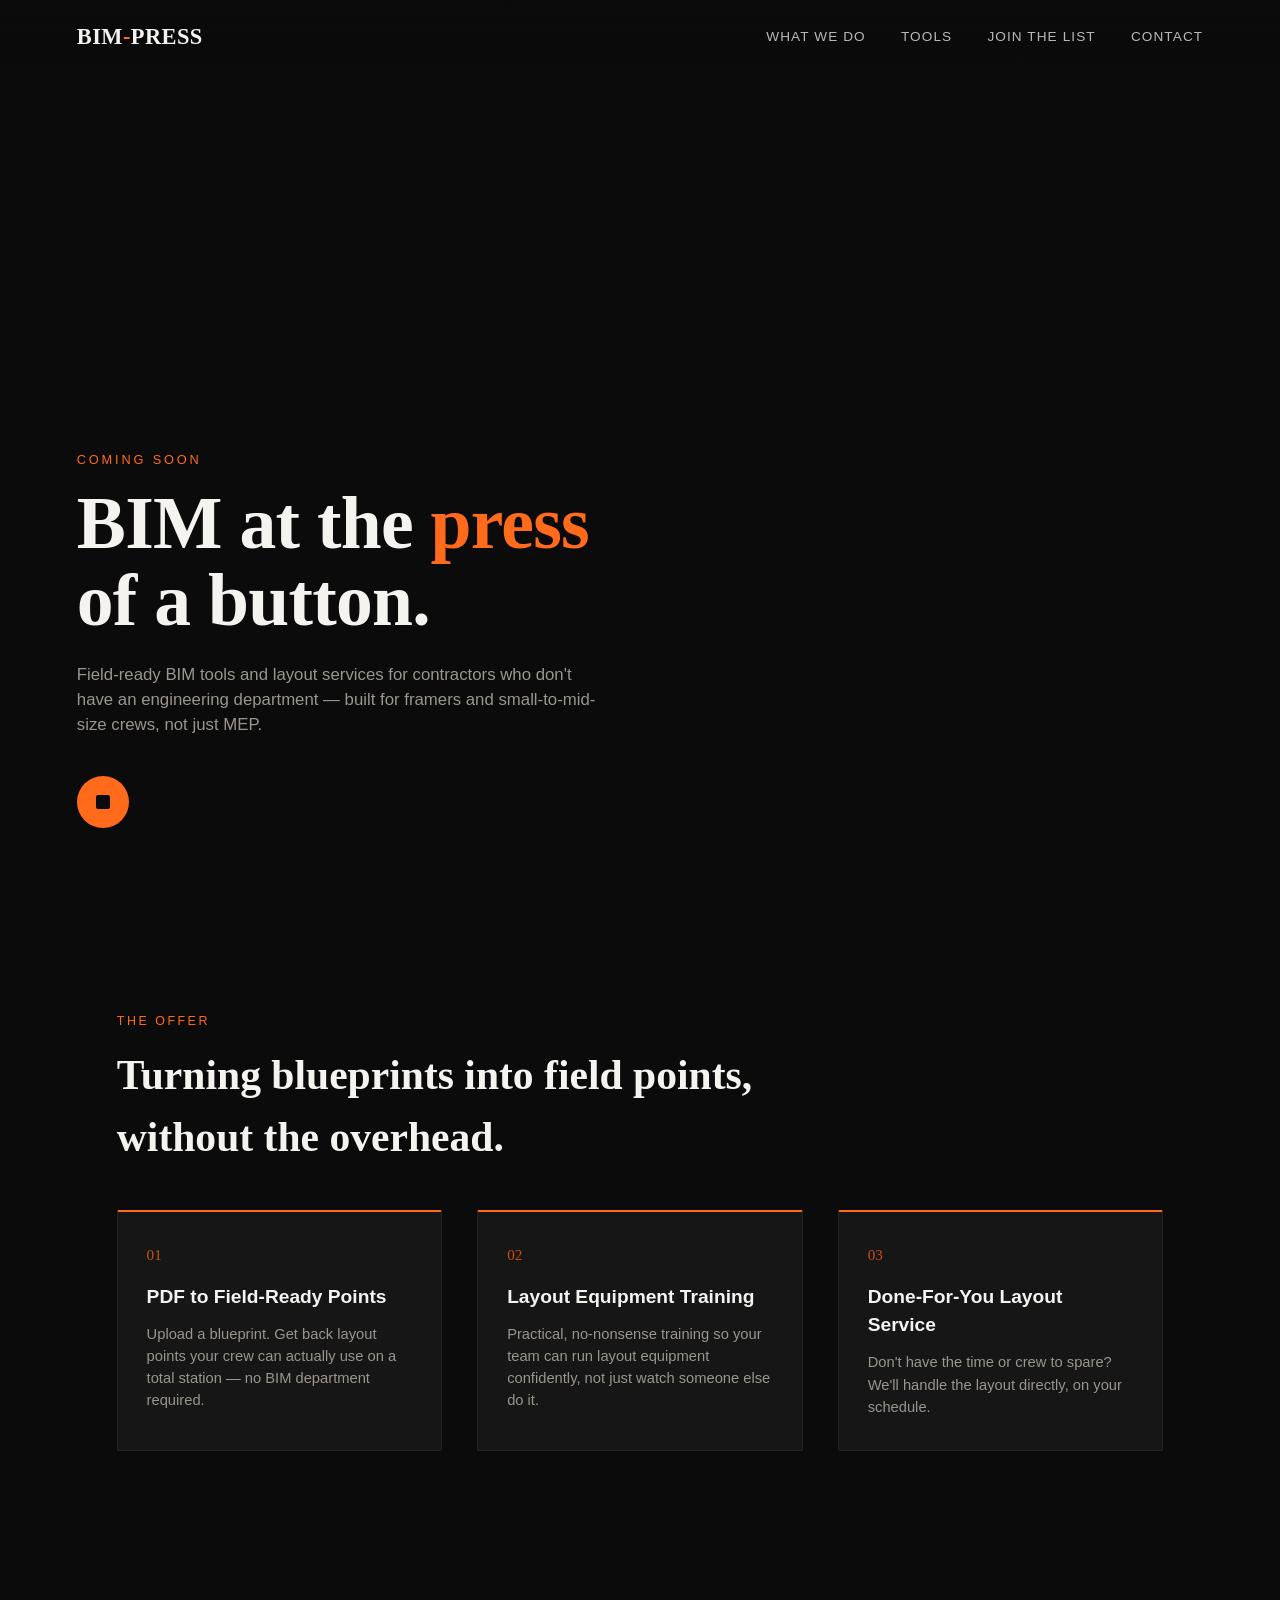
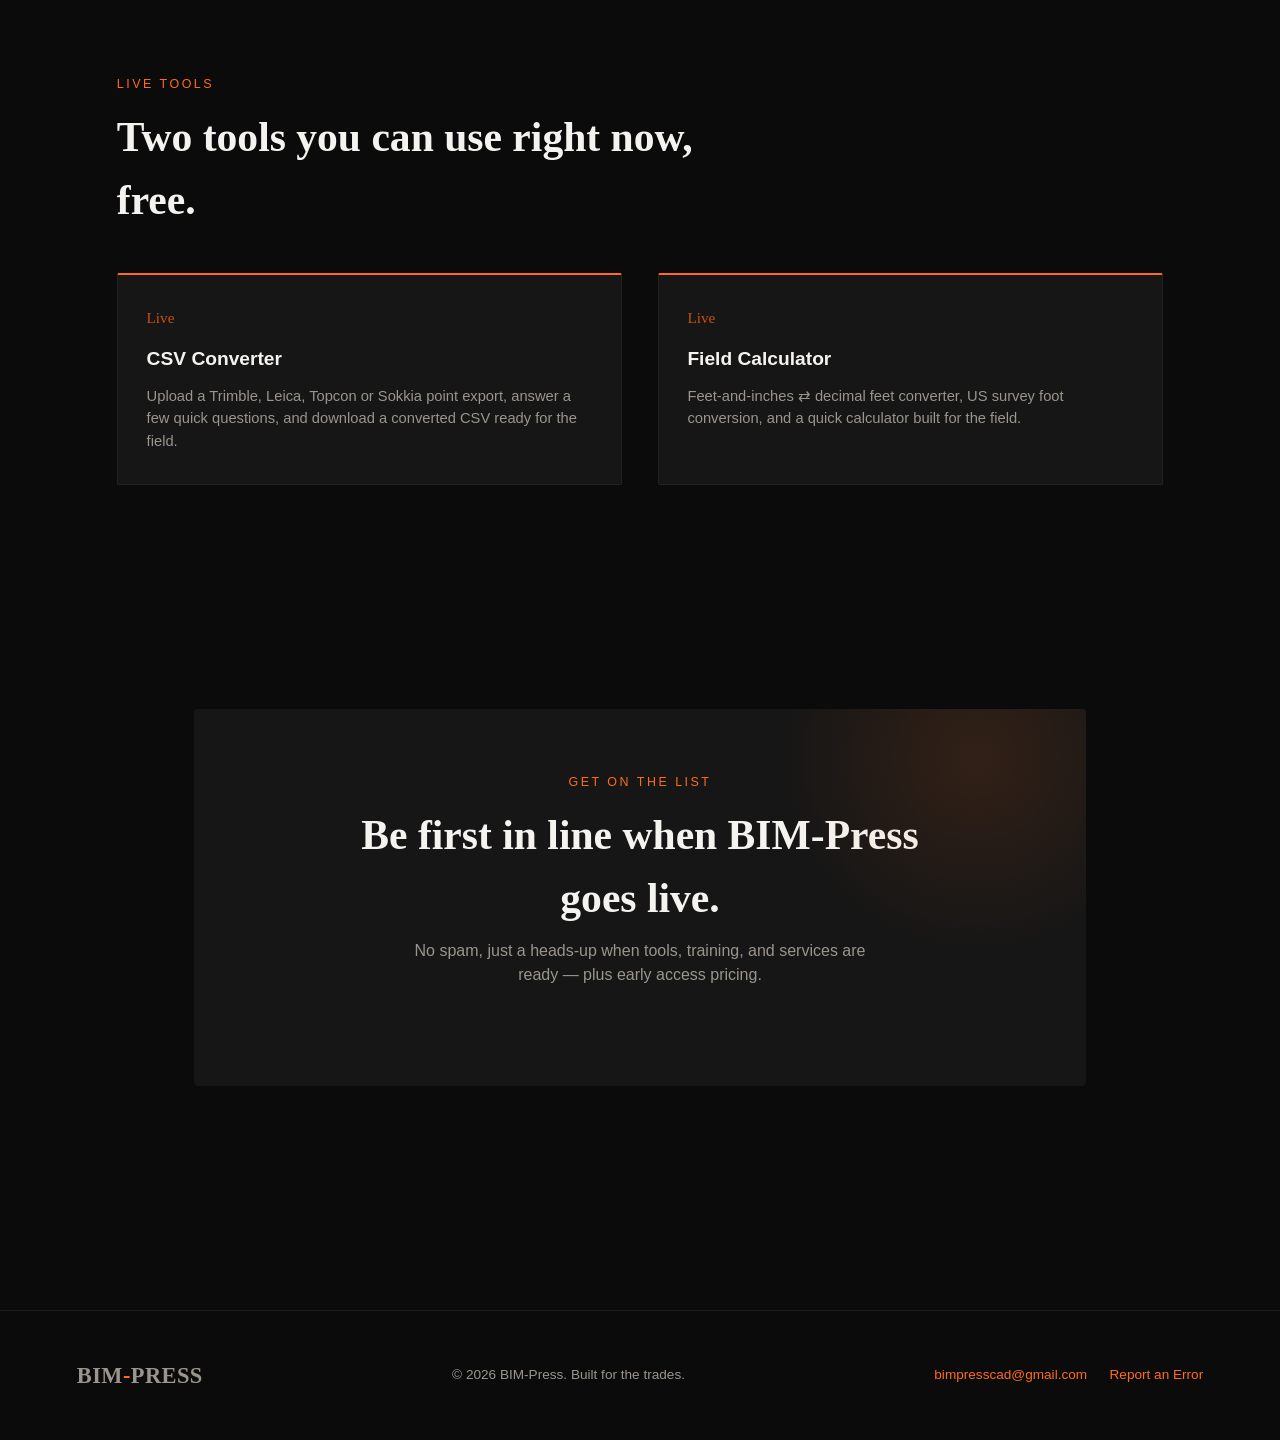
==== WEBSITE/index.html @ 90f1dec3 "Add files via upload" ====
<!DOCTYPE html>
<html lang="en">
<head>
<meta charset="UTF-8">
<meta name="viewport" content="width=device-width, initial-scale=1.0">
<title>BIM-Press | BIM at the Press of a Button</title>
<style>
  :root{
    --black:#0b0b0c;
    --charcoal:#161616;
    --orange:#ff6b1a;
    --orange-dim:#c9500f;
    --white:#f5f3ef;
    --gray:#9a958d;
  }
  *{box-sizing:border-box; margin:0; padding:0;}
  html{scroll-behavior:smooth;}
  body{
    background:var(--black);
    color:var(--white);
    font-family:'Helvetica Neue', Arial, sans-serif;
    line-height:1.5;
    overflow-x:hidden;
  }
  a{color:inherit; text-decoration:none;}

  /* NAV */
  nav{
    position:fixed; top:0; left:0; right:0; z-index:50;
    display:flex; align-items:center; justify-content:space-between;
    padding:20px 6vw;
    background:linear-gradient(to bottom, rgba(11,11,12,0.9), transparent);
  }
  .logo-mark{
    font-family:'Georgia', serif; font-weight:700; font-size:1.4rem;
    letter-spacing:0.02em;
  }
  .logo-mark span{color:var(--orange);}
  nav ul{list-style:none; display:flex; gap:2.2rem; font-size:0.85rem; letter-spacing:0.08em; text-transform:uppercase;}
  nav ul li a{opacity:0.75; transition:opacity 0.2s;}
  nav ul li a:hover{opacity:1; color:var(--orange);}

  /* HERO / VIDEO */
  .hero{
    position:relative;
    height:100vh;
    min-height:600px;
    display:flex;
    align-items:flex-end;
    overflow:hidden;
  }
  .hero video{
    position:absolute; top:0; left:0;
    width:100%; height:100%;
    object-fit:cover;
    filter:brightness(0.75);
  }
  .hero::after{
    content:'';
    position:absolute; inset:0;
    background:linear-gradient(to top, rgba(11,11,12,1) 0%, rgba(11,11,12,0.2) 45%, rgba(11,11,12,0.55) 100%);
  }
  .hero-content{
    position:relative; z-index:2;
    padding:0 6vw 8vh;
    max-width:820px;
  }
  .eyebrow{
    color:var(--orange);
    font-size:0.8rem;
    letter-spacing:0.22em;
    text-transform:uppercase;
    margin-bottom:1rem;
    display:block;
  }
  h1{
    font-family:'Georgia', serif;
    font-weight:700;
    font-size:clamp(2.4rem, 6vw, 4.6rem);
    line-height:1.05;
    letter-spacing:-0.01em;
  }
  h1 em{
    font-style:normal;
    color:var(--orange);
  }
  .hero-sub{
    margin-top:1.4rem;
    font-size:1.05rem;
    color:var(--gray);
    max-width:520px;
  }

  /* SIGNAL BAR - the "press of a button" motif */
  .signal{
    display:flex;
    align-items:center;
    gap:0;
    margin-top:2.4rem;
    max-width:420px;
    cursor:pointer;
    background:none;
    border:none;
    padding:0;
    font:inherit;
    color:inherit;
    text-align:left;
  }
  .signal-btn{
    width:52px; height:52px;
    border-radius:50%;
    background:var(--orange);
    display:flex; align-items:center; justify-content:center;
    flex-shrink:0;
    box-shadow:0 0 0 0 rgba(255,107,26,0.5);
    animation:pulse 2.4s infinite;
  }
  .signal-btn::before{
    content:'';
    width:14px; height:14px;
    background:var(--black);
    border-radius:2px;
  }
  @keyframes pulse{
    0%{box-shadow:0 0 0 0 rgba(255,107,26,0.45);}
    70%{box-shadow:0 0 0 16px rgba(255,107,26,0);}
    100%{box-shadow:0 0 0 0 rgba(255,107,26,0);}
  }
  .signal-line{
    flex:1;
    height:1px;
    background:linear-gradient(to right, var(--orange), transparent);
    margin-left:14px;
  }

  /* SECTIONS */
  section{
    padding:7rem 6vw;
    max-width:1200px;
    margin:0 auto;
  }
  .section-label{
    color:var(--orange);
    font-size:0.78rem;
    letter-spacing:0.2em;
    text-transform:uppercase;
    margin-bottom:0.8rem;
    display:block;
  }
  h2{
    font-family:'Georgia', serif;
    font-size:clamp(1.8rem, 3.4vw, 2.6rem);
    font-weight:700;
    max-width:640px;
    margin-bottom:2.6rem;
  }

  .offer-grid{
    display:grid;
    grid-template-columns:repeat(auto-fit, minmax(240px, 1fr));
    gap:2.2rem;
  }
  .offer-card{
    background:var(--charcoal);
    border:1px solid rgba(255,255,255,0.06);
    border-top:2px solid var(--orange);
    padding:2rem 1.8rem;
    border-radius:2px;
    display:block;
  }
  .offer-card .num{
    color:var(--orange-dim);
    font-family:'Georgia', serif;
    font-size:0.95rem;
    margin-bottom:1rem;
    display:block;
  }
  .offer-card h3{
    font-size:1.2rem;
    margin-bottom:0.7rem;
    font-weight:600;
  }
  .offer-card p{
    color:var(--gray);
    font-size:0.92rem;
  }

  /* EMAIL CAPTURE */
  .capture{
    background:var(--charcoal);
    border-radius:4px;
    padding:4rem 6vw;
    margin:0 6vw 7rem;
    text-align:center;
    position:relative;
    overflow:hidden;
  }
  .capture::before{
    content:'';
    position:absolute; top:-40%; right:-10%;
    width:400px; height:400px;
    background:radial-gradient(circle, rgba(255,107,26,0.12), transparent 70%);
  }
  .capture h2{
    margin:0 auto 0.6rem;
    max-width:600px;
  }
  .capture p{
    color:var(--gray);
    max-width:480px;
    margin:0 auto 2.2rem;
  }

  /* MailerLite embed target */
  #mlb2-signup{
    max-width:480px;
    margin:0 auto;
  }
  .capture-fallback-form{
    display:flex;
    gap:0.6rem;
    max-width:440px;
    margin:0 auto;
    flex-wrap:wrap;
    justify-content:center;
  }
  .capture-fallback-form input[type="email"]{
    flex:1;
    min-width:220px;
    padding:0.9rem 1.1rem;
    background:var(--black);
    border:1px solid rgba(255,255,255,0.15);
    color:var(--white);
    border-radius:2px;
    font-size:0.95rem;
  }
  .capture-fallback-form button{
    padding:0.9rem 1.6rem;
    background:var(--orange);
    color:var(--black);
    border:none;
    font-weight:700;
    letter-spacing:0.04em;
    text-transform:uppercase;
    font-size:0.85rem;
    border-radius:2px;
    cursor:pointer;
    transition:background 0.2s;
  }
  .capture-fallback-form button:hover{background:#ff8a4d;}
  .form-note{
    margin-top:1rem;
    font-size:0.78rem;
    color:var(--gray);
    opacity:0.7;
  }

  footer{
    padding:3rem 6vw;
    display:flex;
    justify-content:space-between;
    align-items:center;
    border-top:1px solid rgba(255,255,255,0.07);
    flex-wrap:wrap;
    gap:1rem;
    color:var(--gray);
    font-size:0.85rem;
  }
  footer .contact-link{
    color:var(--orange);
  }
  footer .footer-links{
    display:flex;
    align-items:center;
    gap:1.4rem;
    flex-wrap:wrap;
  }

  @media (max-width:640px){
    nav ul{display:none;}
    section{padding:4.5rem 6vw;}
  }

  /* ---- Contact / error report modal (added — matches the site's own palette) ---- */
  .modal-overlay{
    display:none;position:fixed;inset:0;background:rgba(11,11,12,.75);z-index:100;
    align-items:center;justify-content:center;padding:20px;
  }
  .modal-overlay.open{display:flex;}
  .modal{
    background:var(--charcoal);border:1px solid rgba(255,255,255,0.08);border-top:2px solid var(--orange);
    border-radius:4px;max-width:460px;width:100%;padding:2.2rem;
    box-shadow:0 30px 70px rgba(0,0,0,.55);max-height:90vh;overflow:auto;
  }
  .modal h3{font-family:'Georgia', serif;margin:0 0 8px;font-size:1.4rem;font-weight:700;}
  .modal p.modal-sub{margin:0 0 22px;color:var(--gray);font-size:13px;line-height:1.5;}
  .field{margin-bottom:16px;}
  .field label{display:block;font-size:0.78rem;letter-spacing:0.06em;text-transform:uppercase;font-weight:700;margin-bottom:7px;color:var(--gray);}
  .field input, .field select, .field textarea{
    width:100%;border:1px solid rgba(255,255,255,0.15);border-radius:2px;padding:0.8rem 0.9rem;font-size:13.5px;
    font-family:inherit;background:var(--black);color:var(--white);
  }
  .field input::placeholder, .field textarea::placeholder{color:#6b665f;}
  .field textarea{min-height:90px;resize:vertical;}
  .modal-actions{display:flex;justify-content:flex-end;gap:10px;margin-top:22px;}
  .field-error{color:var(--orange);font-size:11.5px;margin-top:5px;display:none;}
  .modal-note{background:rgba(255,107,26,0.08);border:1px solid rgba(255,107,26,0.3);color:var(--gray);border-radius:2px;padding:10px 12px;font-size:11.5px;line-height:1.5;margin-top:18px;}
  .modal-btn{
    padding:0.8rem 1.4rem;border:none;font-weight:700;letter-spacing:0.04em;text-transform:uppercase;
    font-size:0.8rem;border-radius:2px;cursor:pointer;transition:background 0.2s,color 0.2s,border-color 0.2s;
  }
  .modal-btn-primary{background:var(--orange);color:var(--black);}
  .modal-btn-primary:hover{background:#ff8a4d;}
  .modal-btn-outline{background:transparent;color:var(--white);border:1px solid rgba(255,255,255,0.25);}
  .modal-btn-outline:hover{border-color:var(--orange);color:var(--orange);}
</style>
<!-- MailerLite Universal -->
<script>
    (function(w,d,e,u,f,l,n){w[f]=w[f]||function(){(w[f].q=w[f].q||[])
    .push(arguments);},l=d.createElement(e),l.async=1,l.src=u,
    n=d.getElementsByTagName(e)[0],n.parentNode.insertBefore(l,n);})
    (window,document,'script','https://assets.mailerlite.com/js/universal.js','ml');
    ml('account', '2581732');
</script>
<!-- End MailerLite Universal -->
</head>
<body>

<nav>
  <div class="logo-mark">BIM<span>-</span>PRESS</div>
  <ul>
    <li><a href="#offer">What We Do</a></li>
    <li><a href="#tools">Tools</a></li>
    <li><a href="#signup">Join the List</a></li>
    <li><a href="#contact">Contact</a></li>
  </ul>
</nav>

<div class="hero">
  <video autoplay muted loop playsinline poster="">
    <source src="videos/bim_press_intro.mp4" type="video/mp4">
  </video>
  <div class="hero-content">
    <span class="eyebrow">Coming Soon</span>
    <h1>BIM at the <em>press</em><br>of a button.</h1>
    <p class="hero-sub">Field-ready BIM tools and layout services for contractors who don't have an engineering department — built for framers and small-to-mid-size crews, not just MEP.</p>
    <button class="signal" id="scrollToTools" type="button" aria-label="See the live tools">
      <div class="signal-btn"></div>
      <div class="signal-line"></div>
    </button>
  </div>
</div>

<section id="offer">
  <span class="section-label">The Offer</span>
  <h2>Turning blueprints into field points, without the overhead.</h2>
  <div class="offer-grid">
    <div class="offer-card">
      <span class="num">01</span>
      <h3>PDF to Field-Ready Points</h3>
      <p>Upload a blueprint. Get back layout points your crew can actually use on a total station — no BIM department required.</p>
    </div>
    <div class="offer-card">
      <span class="num">02</span>
      <h3>Layout Equipment Training</h3>
      <p>Practical, no-nonsense training so your team can run layout equipment confidently, not just watch someone else do it.</p>
    </div>
    <div class="offer-card">
      <span class="num">03</span>
      <h3>Done-For-You Layout Service</h3>
      <p>Don't have the time or crew to spare? We'll handle the layout directly, on your schedule.</p>
    </div>
  </div>
</section>

<section id="tools">
  <span class="section-label">Live Tools</span>
  <h2>Two tools you can use right now, free.</h2>
  <div class="offer-grid">
    <a class="offer-card" href="csv-converter.html" target="_blank" rel="noopener">
      <span class="num">Live</span>
      <h3>CSV Converter</h3>
      <p>Upload a Trimble, Leica, Topcon or Sokkia point export, answer a few quick questions, and download a converted CSV ready for the field.</p>
    </a>
    <a class="offer-card" href="calculator.html" target="_blank" rel="noopener">
      <span class="num">Live</span>
      <h3>Field Calculator</h3>
      <p>Feet-and-inches ⇄ decimal feet converter, US survey foot conversion, and a quick calculator built for the field.</p>
    </a>
  </div>
</section>

<section id="signup">
  <div class="capture">
    <span class="section-label">Get On The List</span>
    <h2>Be first in line when BIM-Press goes live.</h2>
    <p>No spam, just a heads-up when tools, training, and services are ready — plus early access pricing.</p>

    <!-- MailerLite embedded form -->
    <div id="mlb2-signup">
      <div class="ml-embedded" data-form="4AhCMH"></div>
    </div>
  </div>
</section>

<footer id="contact">
  <div class="logo-mark">BIM<span>-</span>PRESS</div>
  <div>© 2026 BIM-Press. Built for the trades.</div>
  <div class="footer-links">
    <a class="contact-link" id="contactLink" href="mailto:bimpresscad@gmail.com">bimpresscad@gmail.com</a>
    <a class="contact-link" id="errorLink" href="mailto:bimpresscad@gmail.com?subject=Error%20report%20%E2%80%94%20bim-press.com">Report an Error</a>
  </div>
</footer>

<!-- Contact modal (added — styled to match the page above, doesn't touch anything else) -->
<div class="modal-overlay" id="contactOverlay">
  <div class="modal">
    <h3>Contact us</h3>
    <p class="modal-sub">This opens your email app with the message pre-filled, addressed to bimpresscad@gmail.com.</p>
    <div class="field">
      <label for="contactName">Name</label>
      <input type="text" id="contactName" placeholder="Your name">
    </div>
    <div class="field">
      <label for="contactEmail">Your email</label>
      <input type="email" id="contactEmail" placeholder="you@example.com">
      <div class="field-error" id="contactEmailError">Enter a valid email so we can reply.</div>
    </div>
    <div class="field">
      <label for="contactMessage">Message</label>
      <textarea id="contactMessage" placeholder="What can we help with?"></textarea>
      <div class="field-error" id="contactMessageError">Please enter a message.</div>
    </div>
    <div class="modal-actions">
      <button class="modal-btn modal-btn-outline" id="contactCancel">Cancel</button>
      <button class="modal-btn modal-btn-primary" id="contactSend">Open email app →</button>
    </div>
  </div>
</div>

<!-- Error report modal (added) -->
<div class="modal-overlay" id="errorOverlay">
  <div class="modal">
    <h3>Report an error</h3>
    <p class="modal-sub">This opens your email app with the report pre-filled, addressed to bimpresscad@gmail.com.</p>
    <div class="field">
      <label for="errorTool">Which tool?</label>
      <select id="errorTool">
        <option value="CSV Converter">CSV Converter</option>
        <option value="Field Calculator">Field Calculator</option>
        <option value="Website / Other">Website / Other</option>
      </select>
    </div>
    <div class="field">
      <label for="errorWhat">What happened?</label>
      <textarea id="errorWhat" placeholder="Describe the error or unexpected behavior"></textarea>
      <div class="field-error" id="errorWhatError">Please describe what happened.</div>
    </div>
    <div class="field">
      <label for="errorSteps">Steps to reproduce (optional)</label>
      <textarea id="errorSteps" placeholder="1. Uploaded a CSV&#10;2. Clicked Next&#10;3. ..."></textarea>
    </div>
    <div class="field">
      <label for="errorEmail">Your email (optional, for follow-up)</label>
      <input type="email" id="errorEmail" placeholder="you@example.com">
    </div>
    <div class="modal-actions">
      <button class="modal-btn modal-btn-outline" id="errorCancel">Cancel</button>
      <button class="modal-btn modal-btn-primary" id="errorSendBtn">Open email app →</button>
    </div>
    <div class="modal-note">We'll include your browser info automatically to help us track down the issue.</div>
  </div>
</div>

<script>
(function(){
  "use strict";
  var TO_EMAIL = "bimpresscad@gmail.com";

  function $(sel){ return document.querySelector(sel); }

  function buildMailto(to, subject, bodyLines){
    var body = bodyLines.join("\n");
    return "mailto:" + encodeURIComponent(to) + "?subject=" + encodeURIComponent(subject) + "&body=" + encodeURIComponent(body);
  }

  // __lastMailtoUrl is exposed purely so this can be verified in automated
  // tests without needing an actual mail client — harmless in production.
  function goToMailto(url){
    window.__lastMailtoUrl = url;
    window.location.href = url;
  }

  function isValidEmail(v){
    return /^[^\s@]+@[^\s@]+\.[^\s@]+$/.test(v);
  }

  function openModal(id){ $(id).classList.add("open"); }
  function closeModal(id){ $(id).classList.remove("open"); }

  // Hero "press of a button" signal now actually does something: scrolls to Tools
  var scrollBtn = $("#scrollToTools");
  if (scrollBtn){
    scrollBtn.addEventListener("click", function(){
      document.getElementById("tools").scrollIntoView({ behavior: "smooth" });
    });
  }

  // Footer "Contact" and "Report an Error" open structured modals instead of a bare mailto
  var contactLink = $("#contactLink");
  if (contactLink){
    contactLink.addEventListener("click", function(e){
      e.preventDefault();
      openModal("#contactOverlay");
    });
  }
  var errorLink = $("#errorLink");
  if (errorLink){
    errorLink.addEventListener("click", function(e){
      e.preventDefault();
      openModal("#errorOverlay");
    });
  }

  // ---- Contact modal ----
  $("#contactCancel").addEventListener("click", function(){ closeModal("#contactOverlay"); });
  $("#contactOverlay").addEventListener("click", function(e){ if (e.target === this) closeModal("#contactOverlay"); });

  $("#contactSend").addEventListener("click", function(){
    var name = $("#contactName").value.trim();
    var email = $("#contactEmail").value.trim();
    var message = $("#contactMessage").value.trim();
    var ok = true;

    $("#contactEmailError").style.display = "none";
    $("#contactMessageError").style.display = "none";

    if (email && !isValidEmail(email)){ $("#contactEmailError").style.display = "block"; ok = false; }
    if (!message){ $("#contactMessageError").style.display = "block"; ok = false; }
    if (!ok) return;

    var subject = "Contact from bim-press.com" + (name ? " — " + name : "");
    var body = [
      "Name: " + (name || "(not provided)"),
      "Email: " + (email || "(not provided)"),
      "",
      "Message:",
      message
    ];
    goToMailto(buildMailto(TO_EMAIL, subject, body));
    closeModal("#contactOverlay");
  });

  // ---- Error report modal ----
  $("#errorCancel").addEventListener("click", function(){ closeModal("#errorOverlay"); });
  $("#errorOverlay").addEventListener("click", function(e){ if (e.target === this) closeModal("#errorOverlay"); });

  $("#errorSendBtn").addEventListener("click", function(){
    var tool = $("#errorTool").value;
    var what = $("#errorWhat").value.trim();
    var steps = $("#errorSteps").value.trim();
    var email = $("#errorEmail").value.trim();
    var ok = true;

    $("#errorWhatError").style.display = "none";
    if (!what){ $("#errorWhatError").style.display = "block"; ok = false; }
    if (!ok) return;

    var subject = "Error report — " + tool + " (bim-press.com)";
    var body = [
      "Tool: " + tool,
      "Reporter email: " + (email || "(not provided)"),
      "",
      "What happened:",
      what,
      "",
      "Steps to reproduce:",
      steps || "(not provided)",
      "",
      "— Auto-captured —",
      "Page: " + window.location.href,
      "Browser: " + navigator.userAgent
    ];
    goToMailto(buildMailto(TO_EMAIL, subject, body));
    closeModal("#errorOverlay");
  });

  document.addEventListener("keydown", function(e){
    if (e.key === "Escape"){ closeModal("#contactOverlay"); closeModal("#errorOverlay"); }
  });
})();
</script>
</body>
</html>
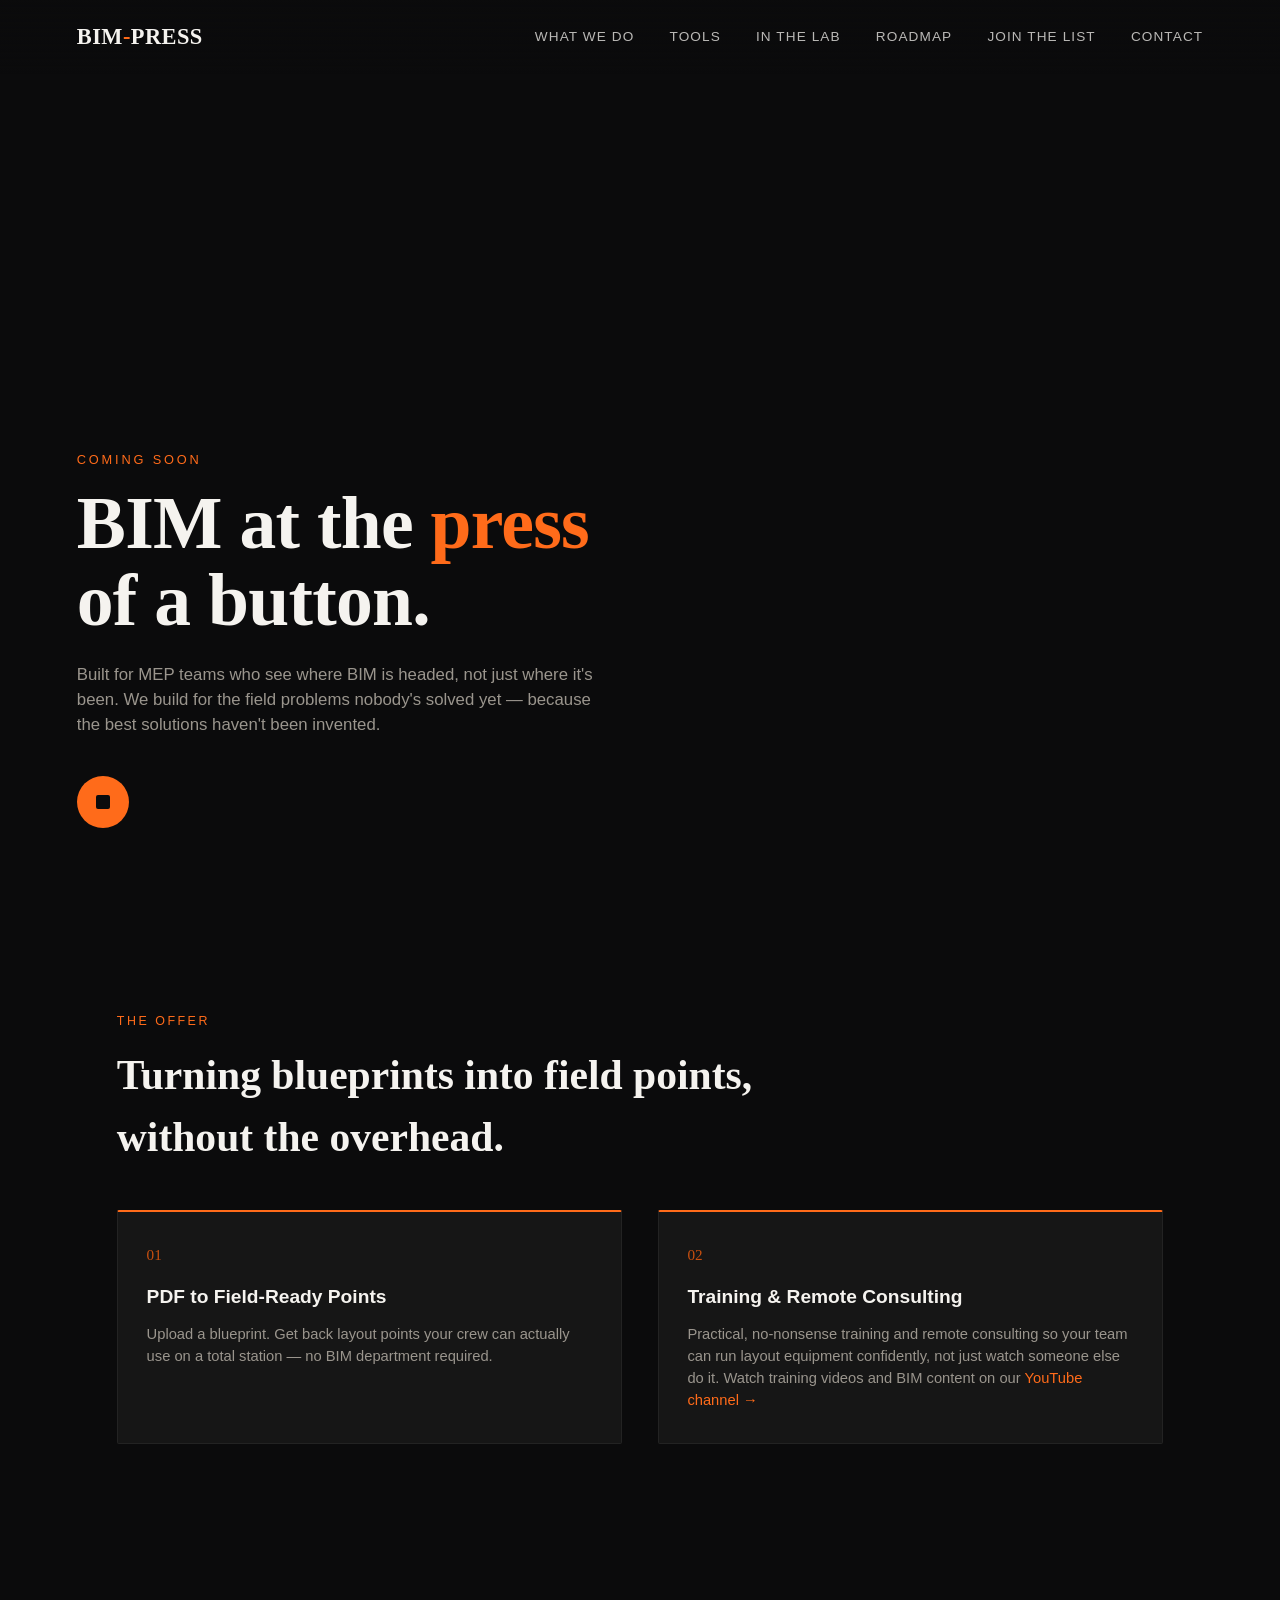
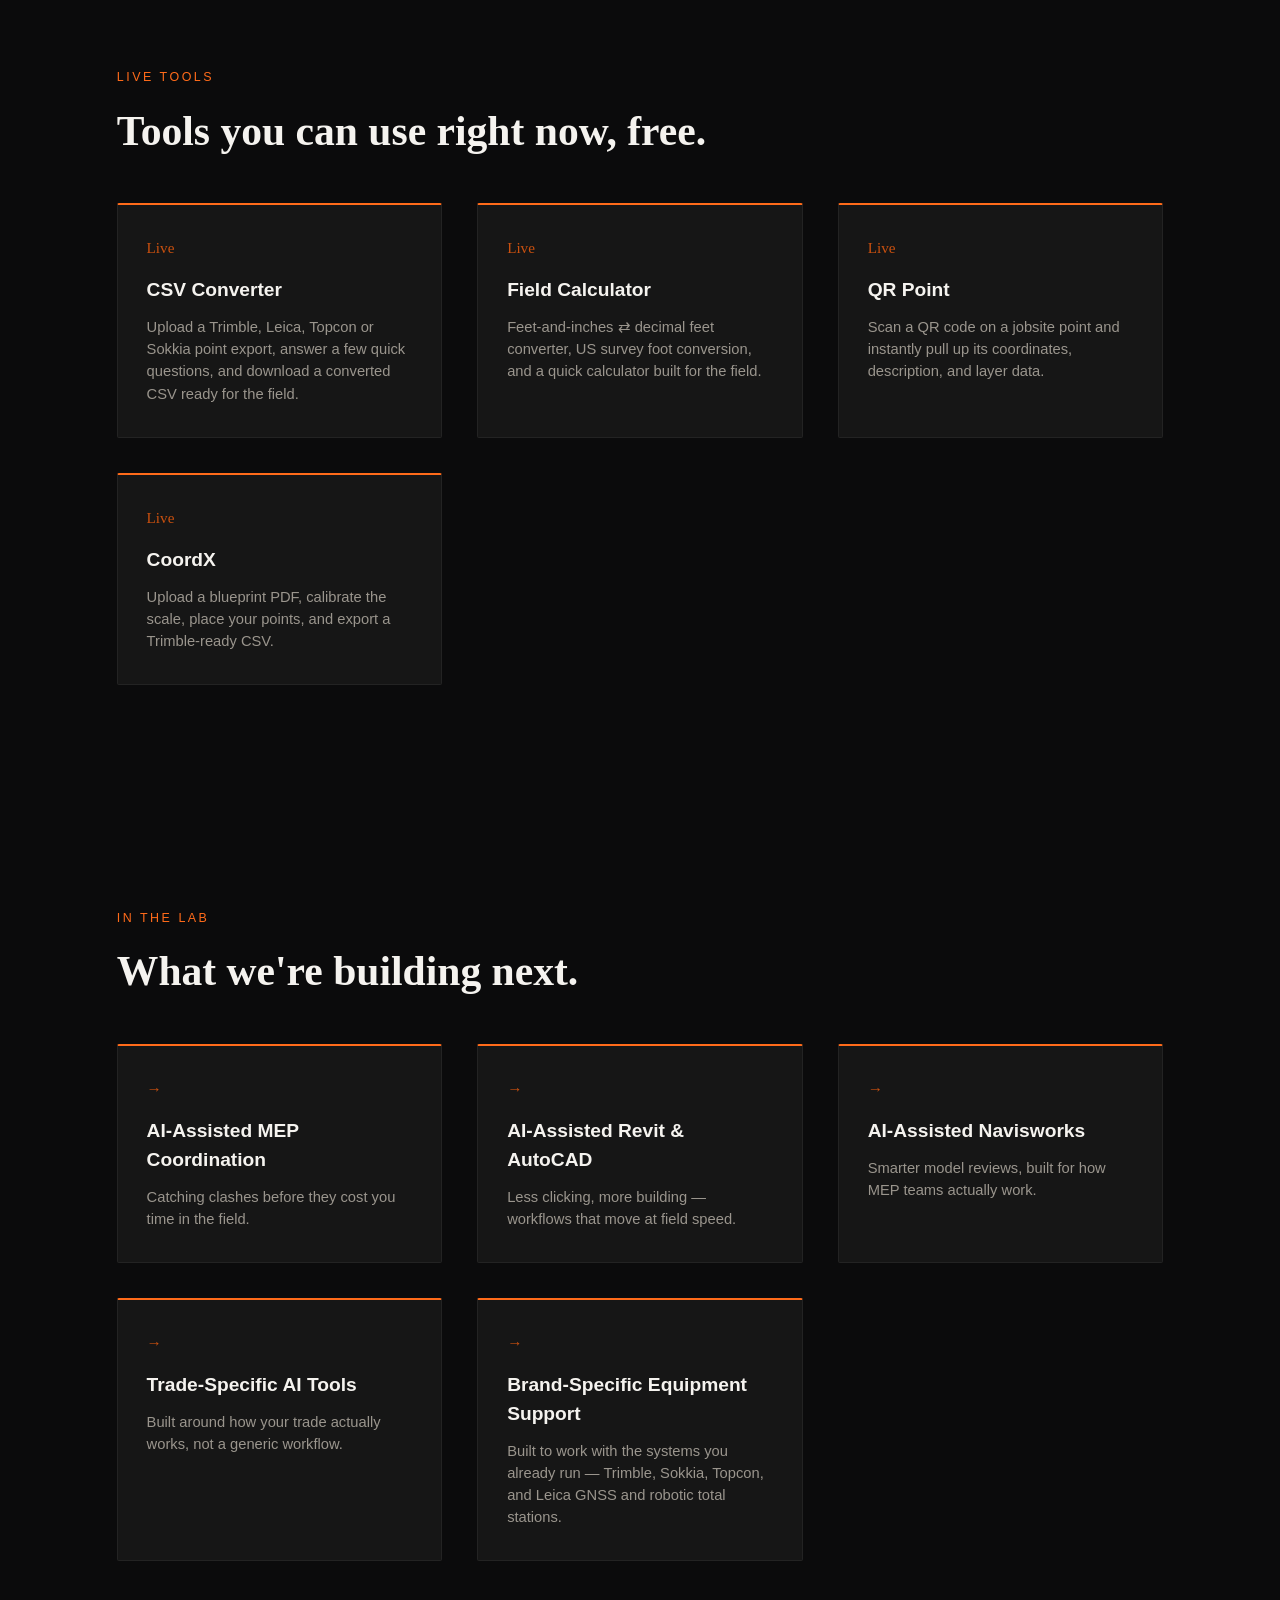
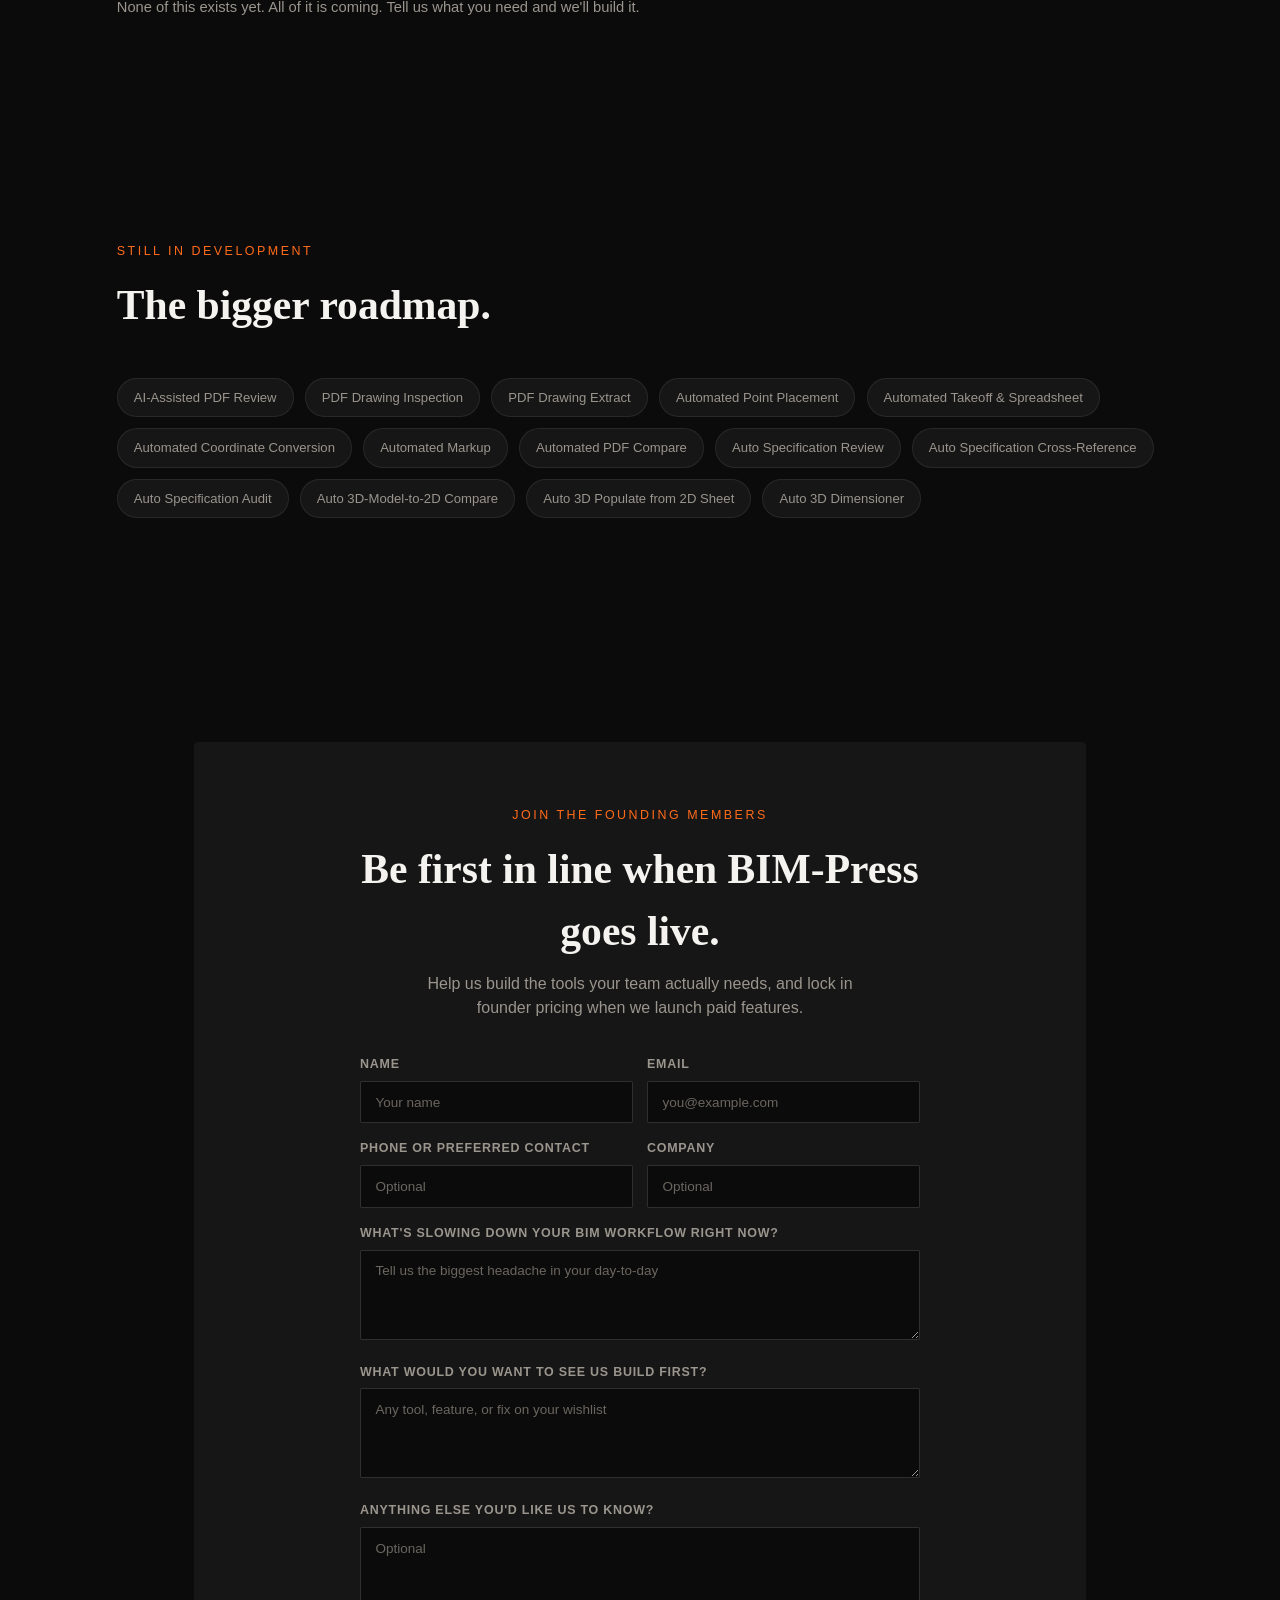
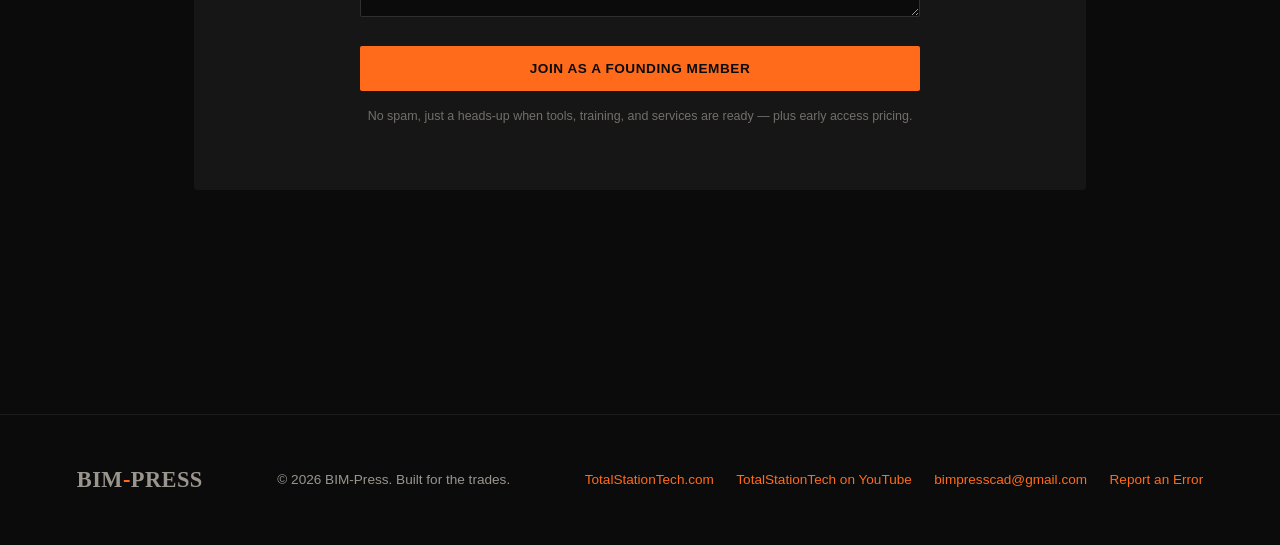
==== commit 73f55ae8: "Update homepage with new hero, tools section, and founding member form" ====
--- a/WEBSITE/index.html
+++ b/WEBSITE/index.html
@@ -185,7 +185,30 @@
     font-size:0.92rem;
   }
 
-  /* EMAIL CAPTURE */
+  /* LAB SECTION (coming soon teasers) */
+  .lab-note{
+    color:var(--gray);
+    margin-top:2.2rem;
+    font-size:0.92rem;
+  }
+
+  /* ROADMAP TAGS (longer still-in-development list) */
+  .roadmap-tags{
+    display:flex;
+    flex-wrap:wrap;
+    gap:0.7rem;
+  }
+  .roadmap-tag{
+    display:inline-block;
+    padding:0.55rem 1rem;
+    background:var(--charcoal);
+    border:1px solid rgba(255,255,255,0.08);
+    border-radius:999px;
+    font-size:0.82rem;
+    color:var(--gray);
+  }
+
+  /* SIGNUP / FOUNDING MEMBERS FORM */
   .capture{
     background:var(--charcoal);
     border-radius:4px;
@@ -205,37 +228,68 @@
     margin:0 auto 0.6rem;
     max-width:600px;
   }
-  .capture p{
+  .capture p.capture-sub{
     color:var(--gray);
     max-width:480px;
     margin:0 auto 2.2rem;
   }
 
-  /* MailerLite embed target */
-  #mlb2-signup{
-    max-width:480px;
+  .founder-form{
+    max-width:560px;
     margin:0 auto;
-  }
-  .capture-fallback-form{
+    text-align:left;
+    position:relative;
+    z-index:1;
+  }
+  .founder-form .field{
+    margin-bottom:16px;
+  }
+  .founder-form .field-row{
     display:flex;
-    gap:0.6rem;
-    max-width:440px;
-    margin:0 auto;
+    gap:14px;
     flex-wrap:wrap;
-    justify-content:center;
-  }
-  .capture-fallback-form input[type="email"]{
+  }
+  .founder-form .field-row .field{
     flex:1;
-    min-width:220px;
-    padding:0.9rem 1.1rem;
+    min-width:200px;
+  }
+  .founder-form label{
+    display:block;
+    font-size:0.78rem;
+    letter-spacing:0.06em;
+    text-transform:uppercase;
+    font-weight:700;
+    margin-bottom:7px;
+    color:var(--gray);
+  }
+  .founder-form input,
+  .founder-form textarea{
+    width:100%;
+    border:1px solid rgba(255,255,255,0.15);
+    border-radius:2px;
+    padding:0.8rem 0.9rem;
+    font-size:13.5px;
+    font-family:inherit;
     background:var(--black);
-    border:1px solid rgba(255,255,255,0.15);
     color:var(--white);
-    border-radius:2px;
-    font-size:0.95rem;
-  }
-  .capture-fallback-form button{
-    padding:0.9rem 1.6rem;
+  }
+  .founder-form input::placeholder,
+  .founder-form textarea::placeholder{
+    color:#6b665f;
+  }
+  .founder-form textarea{
+    min-height:80px;
+    resize:vertical;
+  }
+  .founder-form .field-error{
+    color:var(--orange);
+    font-size:11.5px;
+    margin-top:5px;
+    display:none;
+  }
+  .founder-form button{
+    width:100%;
+    padding:0.95rem 1.6rem;
     background:var(--orange);
     color:var(--black);
     border:none;
@@ -246,13 +300,21 @@
     border-radius:2px;
     cursor:pointer;
     transition:background 0.2s;
-  }
-  .capture-fallback-form button:hover{background:#ff8a4d;}
+    margin-top:6px;
+  }
+  .founder-form button:hover{background:#ff8a4d;}
   .form-note{
     margin-top:1rem;
     font-size:0.78rem;
     color:var(--gray);
     opacity:0.7;
+    text-align:center;
+  }
+  .founder-success{
+    display:none;
+    color:var(--white);
+    text-align:center;
+    padding:1rem 0;
   }
 
   footer{
@@ -314,15 +376,6 @@
   .modal-btn-outline{background:transparent;color:var(--white);border:1px solid rgba(255,255,255,0.25);}
   .modal-btn-outline:hover{border-color:var(--orange);color:var(--orange);}
 </style>
-<!-- MailerLite Universal -->
-<script>
-    (function(w,d,e,u,f,l,n){w[f]=w[f]||function(){(w[f].q=w[f].q||[])
-    .push(arguments);},l=d.createElement(e),l.async=1,l.src=u,
-    n=d.getElementsByTagName(e)[0],n.parentNode.insertBefore(l,n);})
-    (window,document,'script','https://assets.mailerlite.com/js/universal.js','ml');
-    ml('account', '2581732');
-</script>
-<!-- End MailerLite Universal -->
 </head>
 <body>
 
@@ -331,6 +384,8 @@
   <ul>
     <li><a href="#offer">What We Do</a></li>
     <li><a href="#tools">Tools</a></li>
+    <li><a href="#lab">In The Lab</a></li>
+    <li><a href="#roadmap">Roadmap</a></li>
     <li><a href="#signup">Join the List</a></li>
     <li><a href="#contact">Contact</a></li>
   </ul>
@@ -343,7 +398,7 @@
   <div class="hero-content">
     <span class="eyebrow">Coming Soon</span>
     <h1>BIM at the <em>press</em><br>of a button.</h1>
-    <p class="hero-sub">Field-ready BIM tools and layout services for contractors who don't have an engineering department — built for framers and small-to-mid-size crews, not just MEP.</p>
+    <p class="hero-sub">Built for MEP teams who see where BIM is headed, not just where it's been. We build for the field problems nobody's solved yet &mdash; because the best solutions haven't been invented.</p>
     <button class="signal" id="scrollToTools" type="button" aria-label="See the live tools">
       <div class="signal-btn"></div>
       <div class="signal-line"></div>
@@ -360,22 +415,17 @@
       <h3>PDF to Field-Ready Points</h3>
       <p>Upload a blueprint. Get back layout points your crew can actually use on a total station — no BIM department required.</p>
     </div>
-    <div class="offer-card">
+    <a class="offer-card" href="https://www.youtube.com/@BIM-Press" target="_blank" rel="noopener">
       <span class="num">02</span>
-      <h3>Layout Equipment Training</h3>
-      <p>Practical, no-nonsense training so your team can run layout equipment confidently, not just watch someone else do it.</p>
-    </div>
-    <div class="offer-card">
-      <span class="num">03</span>
-      <h3>Done-For-You Layout Service</h3>
-      <p>Don't have the time or crew to spare? We'll handle the layout directly, on your schedule.</p>
-    </div>
+      <h3>Training &amp; Remote Consulting</h3>
+      <p>Practical, no-nonsense training and remote consulting so your team can run layout equipment confidently, not just watch someone else do it. Watch training videos and BIM content on our <span style="color:var(--orange);">YouTube channel &rarr;</span></p>
+    </a>
   </div>
 </section>
 
 <section id="tools">
   <span class="section-label">Live Tools</span>
-  <h2>Two tools you can use right now, free.</h2>
+  <h2>Tools you can use right now, free.</h2>
   <div class="offer-grid">
     <a class="offer-card" href="csv-converter.html" target="_blank" rel="noopener">
       <span class="num">Live</span>
@@ -387,19 +437,117 @@
       <h3>Field Calculator</h3>
       <p>Feet-and-inches ⇄ decimal feet converter, US survey foot conversion, and a quick calculator built for the field.</p>
     </a>
+    <a class="offer-card" href="https://qr-point.netlify.app/" target="_blank" rel="noopener">
+      <span class="num">Live</span>
+      <h3>QR Point</h3>
+      <p>Scan a QR code on a jobsite point and instantly pull up its coordinates, description, and layer data.</p>
+    </a>
+    <a class="offer-card" href="https://coordx-press.netlify.app/" target="_blank" rel="noopener">
+      <span class="num">Live</span>
+      <h3>CoordX</h3>
+      <p>Upload a blueprint PDF, calibrate the scale, place your points, and export a Trimble-ready CSV.</p>
+    </a>
+  </div>
+</section>
+
+<section id="lab">
+  <span class="section-label">In The Lab</span>
+  <h2>What we're building next.</h2>
+  <div class="offer-grid">
+    <div class="offer-card">
+      <span class="num">&rarr;</span>
+      <h3>AI-Assisted MEP Coordination</h3>
+      <p>Catching clashes before they cost you time in the field.</p>
+    </div>
+    <div class="offer-card">
+      <span class="num">&rarr;</span>
+      <h3>AI-Assisted Revit &amp; AutoCAD</h3>
+      <p>Less clicking, more building — workflows that move at field speed.</p>
+    </div>
+    <div class="offer-card">
+      <span class="num">&rarr;</span>
+      <h3>AI-Assisted Navisworks</h3>
+      <p>Smarter model reviews, built for how MEP teams actually work.</p>
+    </div>
+    <div class="offer-card">
+      <span class="num">&rarr;</span>
+      <h3>Trade-Specific AI Tools</h3>
+      <p>Built around how your trade actually works, not a generic workflow.</p>
+    </div>
+    <div class="offer-card">
+      <span class="num">&rarr;</span>
+      <h3>Brand-Specific Equipment Support</h3>
+      <p>Built to work with the systems you already run &mdash; Trimble, Sokkia, Topcon, and Leica GNSS and robotic total stations.</p>
+    </div>
+  </div>
+  <p class="lab-note">None of this exists yet. All of it is coming. Tell us what you need and we'll build it.</p>
+</section>
+
+<section id="roadmap">
+  <span class="section-label">Still In Development</span>
+  <h2>The bigger roadmap.</h2>
+  <div class="roadmap-tags">
+    <span class="roadmap-tag">AI-Assisted PDF Review</span>
+    <span class="roadmap-tag">PDF Drawing Inspection</span>
+    <span class="roadmap-tag">PDF Drawing Extract</span>
+    <span class="roadmap-tag">Automated Point Placement</span>
+    <span class="roadmap-tag">Automated Takeoff &amp; Spreadsheet</span>
+    <span class="roadmap-tag">Automated Coordinate Conversion</span>
+    <span class="roadmap-tag">Automated Markup</span>
+    <span class="roadmap-tag">Automated PDF Compare</span>
+    <span class="roadmap-tag">Auto Specification Review</span>
+    <span class="roadmap-tag">Auto Specification Cross-Reference</span>
+    <span class="roadmap-tag">Auto Specification Audit</span>
+    <span class="roadmap-tag">Auto 3D-Model-to-2D Compare</span>
+    <span class="roadmap-tag">Auto 3D Populate from 2D Sheet</span>
+    <span class="roadmap-tag">Auto 3D Dimensioner</span>
   </div>
 </section>
 
 <section id="signup">
   <div class="capture">
-    <span class="section-label">Get On The List</span>
+    <span class="section-label">Join the Founding Members</span>
     <h2>Be first in line when BIM-Press goes live.</h2>
-    <p>No spam, just a heads-up when tools, training, and services are ready — plus early access pricing.</p>
-
-    <!-- MailerLite embedded form -->
-    <div id="mlb2-signup">
-      <div class="ml-embedded" data-form="4AhCMH"></div>
-    </div>
+    <p class="capture-sub">Help us build the tools your team actually needs, and lock in founder pricing when we launch paid features.</p>
+
+    <form class="founder-form" id="founderForm">
+      <div class="field-row">
+        <div class="field">
+          <label for="founderName">Name</label>
+          <input type="text" id="founderName" placeholder="Your name">
+        </div>
+        <div class="field">
+          <label for="founderEmail">Email</label>
+          <input type="email" id="founderEmail" placeholder="you@example.com">
+          <div class="field-error" id="founderEmailError">Enter a valid email so we can reply.</div>
+        </div>
+      </div>
+      <div class="field-row">
+        <div class="field">
+          <label for="founderContact">Phone or preferred contact</label>
+          <input type="text" id="founderContact" placeholder="Optional">
+        </div>
+        <div class="field">
+          <label for="founderCompany">Company</label>
+          <input type="text" id="founderCompany" placeholder="Optional">
+        </div>
+      </div>
+      <div class="field">
+        <label for="founderPain">What's slowing down your BIM workflow right now?</label>
+        <textarea id="founderPain" placeholder="Tell us the biggest headache in your day-to-day"></textarea>
+      </div>
+      <div class="field">
+        <label for="founderBuild">What would you want to see us build first?</label>
+        <textarea id="founderBuild" placeholder="Any tool, feature, or fix on your wishlist"></textarea>
+      </div>
+      <div class="field">
+        <label for="founderNote">Anything else you'd like us to know?</label>
+        <textarea id="founderNote" placeholder="Optional"></textarea>
+      </div>
+      <button type="button" id="founderSubmit">Join as a Founding Member</button>
+      <p class="form-note">No spam, just a heads-up when tools, training, and services are ready — plus early access pricing.</p>
+      <p class="founder-success" id="founderSuccess">Thanks — your email app should be opening now with everything filled in. Just hit send.</p>
+    </form>
   </div>
 </section>
 
@@ -407,6 +555,8 @@
   <div class="logo-mark">BIM<span>-</span>PRESS</div>
   <div>© 2026 BIM-Press. Built for the trades.</div>
   <div class="footer-links">
+    <a class="contact-link" href="https://totalstationtech.com" target="_blank" rel="noopener">TotalStationTech.com</a>
+    <a class="contact-link" href="https://www.youtube.com/@TotalStationTech" target="_blank" rel="noopener">TotalStationTech on YouTube</a>
     <a class="contact-link" id="contactLink" href="mailto:bimpresscad@gmail.com">bimpresscad@gmail.com</a>
     <a class="contact-link" id="errorLink" href="mailto:bimpresscad@gmail.com?subject=Error%20report%20%E2%80%94%20bim-press.com">Report an Error</a>
   </div>
@@ -585,6 +735,44 @@
     closeModal("#errorOverlay");
   });
 
+  // ---- Founding Members form ----
+  var founderSubmit = $("#founderSubmit");
+  if (founderSubmit){
+    founderSubmit.addEventListener("click", function(){
+      var name = $("#founderName").value.trim();
+      var email = $("#founderEmail").value.trim();
+      var contact = $("#founderContact").value.trim();
+      var company = $("#founderCompany").value.trim();
+      var pain = $("#founderPain").value.trim();
+      var build = $("#founderBuild").value.trim();
+      var note = $("#founderNote").value.trim();
+      var ok = true;
+
+      $("#founderEmailError").style.display = "none";
+      if (!email || !isValidEmail(email)){ $("#founderEmailError").style.display = "block"; ok = false; }
+      if (!ok) return;
+
+      var subject = "Founding Member signup — bim-press.com" + (name ? " — " + name : "");
+      var body = [
+        "Name: " + (name || "(not provided)"),
+        "Email: " + email,
+        "Phone / preferred contact: " + (contact || "(not provided)"),
+        "Company: " + (company || "(not provided)"),
+        "",
+        "What's slowing down their BIM workflow:",
+        pain || "(not provided)",
+        "",
+        "What they'd want built first:",
+        build || "(not provided)",
+        "",
+        "Anything else:",
+        note || "(not provided)"
+      ];
+      goToMailto(buildMailto(TO_EMAIL, subject, body));
+      $("#founderSuccess").style.display = "block";
+    });
+  }
+
   document.addEventListener("keydown", function(e){
     if (e.key === "Escape"){ closeModal("#contactOverlay"); closeModal("#errorOverlay"); }
   });
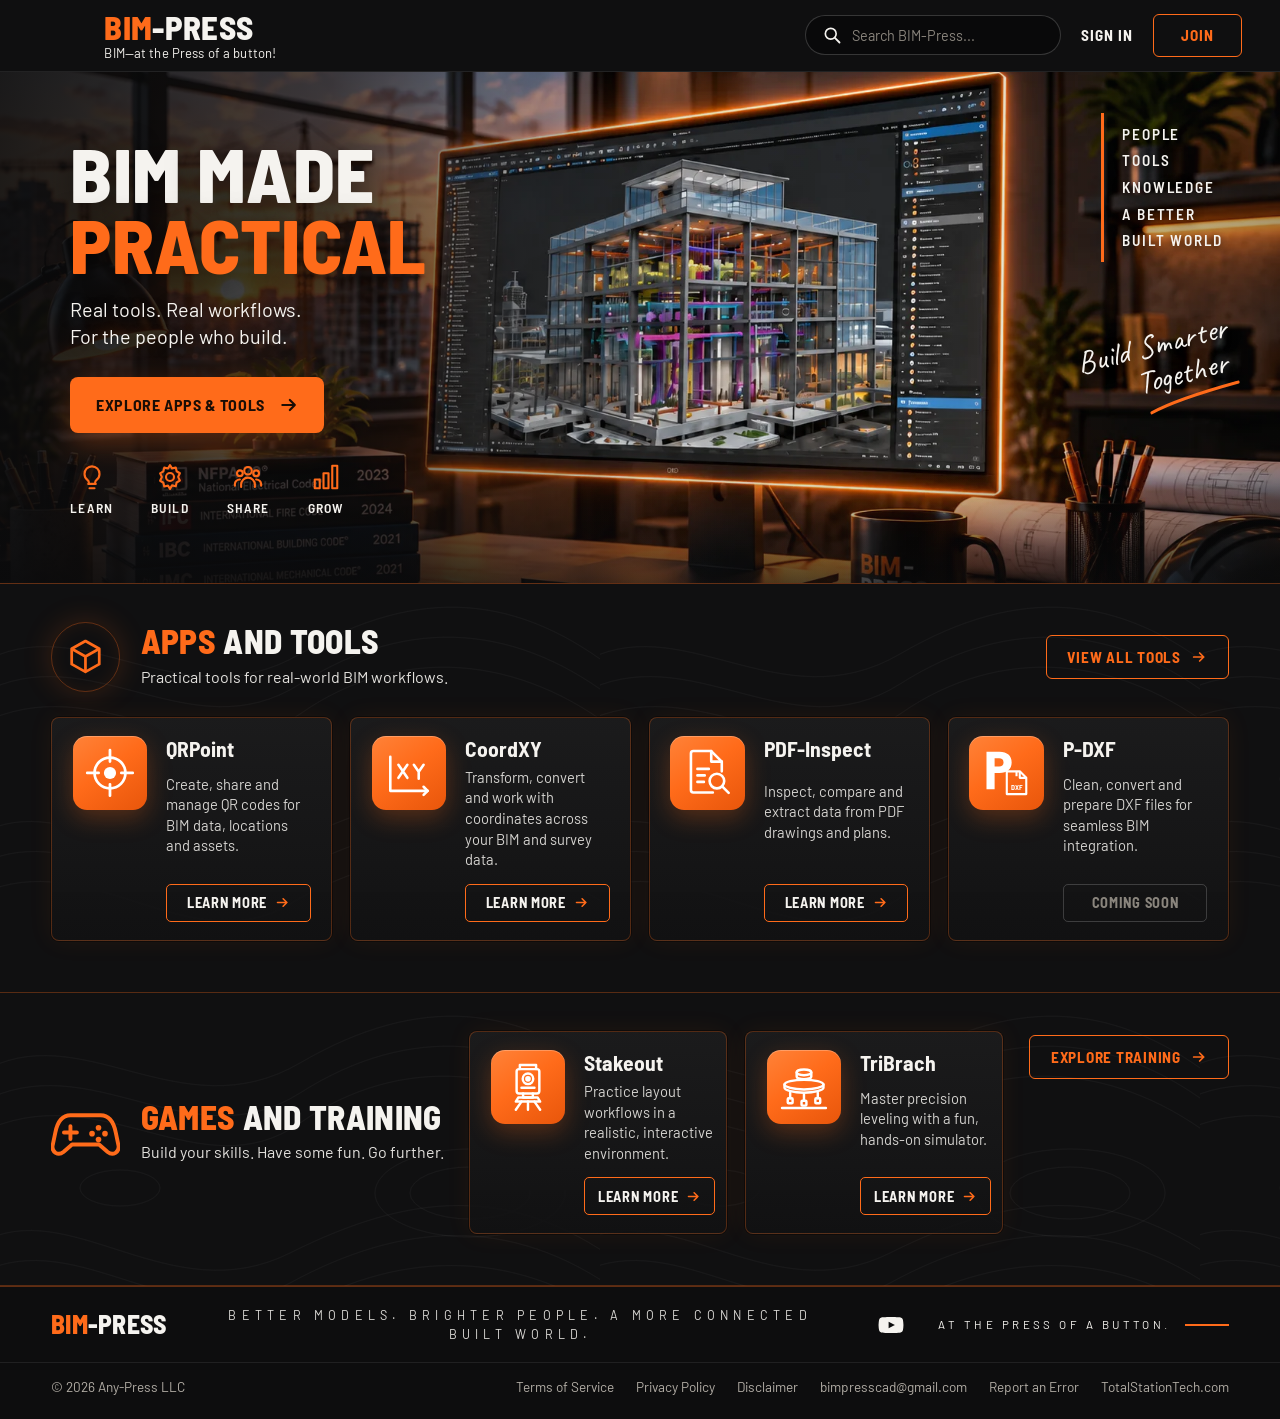
==== commit 9fda2b0c: "Rebuild homepage to match new BIM-Press design - Sticky header with hamburger dropdown (Apps, Games " ====
--- a/WEBSITE/index.html
+++ b/WEBSITE/index.html
@@ -3,569 +3,754 @@
 <head>
 <meta charset="UTF-8">
 <meta name="viewport" content="width=device-width, initial-scale=1.0">
-<title>BIM-Press | BIM at the Press of a Button</title>
+<title>BIM-Press | BIM Made Practical</title>
+<meta name="description" content="Real tools. Real workflows. For the people who build. Free BIM and layout apps, games and training from BIM-Press.">
+<link rel="preconnect" href="https://fonts.googleapis.com">
+<link rel="preconnect" href="https://fonts.gstatic.com" crossorigin>
+<link href="https://fonts.googleapis.com/css2?family=Barlow:wght@400;500;600;700&family=Barlow+Semi+Condensed:wght@600;700;800&family=Caveat:wght@600&display=swap" rel="stylesheet">
+<link rel="preload" as="image" href="assets/hero/bp-hero.webp" media="(min-width: 701px)">
+<link rel="preload" as="image" href="assets/hero/bp-hero-900.webp" media="(max-width: 700px)">
 <style>
+  /* =========================================================
+     COLORS + FONTS
+     Change a color here and it changes everywhere on the page.
+     ========================================================= */
   :root{
     --black:#0b0b0c;
-    --charcoal:#161616;
+    --bg:#101011;
+    --panel:#161616;
+    --panel-2:#1c1c1d;
+    --line:rgba(255,255,255,0.08);
     --orange:#ff6b1a;
+    --orange-hot:#ff8a4d;
     --orange-dim:#c9500f;
     --white:#f5f3ef;
-    --gray:#9a958d;
+    --gray:#b3aea6;
+    --gray-dim:#8a857d;
+    --head:'Barlow Semi Condensed', 'Arial Narrow', Arial, sans-serif;
+    --body:'Barlow', 'Helvetica Neue', Arial, sans-serif;
+    --hand:'Caveat', 'Segoe Print', cursive;
+    --header-h:72px;
   }
   *{box-sizing:border-box; margin:0; padding:0;}
-  html{scroll-behavior:smooth;}
+  html{scroll-behavior:smooth; scroll-padding-top:calc(var(--header-h) + 12px);}
   body{
-    background:var(--black);
+    background:var(--bg);
     color:var(--white);
-    font-family:'Helvetica Neue', Arial, sans-serif;
+    font-family:var(--body);
     line-height:1.5;
     overflow-x:hidden;
   }
   a{color:inherit; text-decoration:none;}
-
-  /* NAV */
-  nav{
-    position:fixed; top:0; left:0; right:0; z-index:50;
-    display:flex; align-items:center; justify-content:space-between;
-    padding:20px 6vw;
-    background:linear-gradient(to bottom, rgba(11,11,12,0.9), transparent);
-  }
-  .logo-mark{
-    font-family:'Georgia', serif; font-weight:700; font-size:1.4rem;
-    letter-spacing:0.02em;
-  }
-  .logo-mark span{color:var(--orange);}
-  nav ul{list-style:none; display:flex; gap:2.2rem; font-size:0.85rem; letter-spacing:0.08em; text-transform:uppercase;}
-  nav ul li a{opacity:0.75; transition:opacity 0.2s;}
-  nav ul li a:hover{opacity:1; color:var(--orange);}
-
-  /* HERO / VIDEO */
+  button{font:inherit; color:inherit; background:none; border:none; cursor:pointer;}
+  svg{display:block;}
+  .sr-only{position:absolute; width:1px; height:1px; overflow:hidden; clip:rect(0 0 0 0); white-space:nowrap;}
+  :focus-visible{outline:2px solid var(--orange); outline-offset:3px;}
+
+  /* Faint topographic contour lines behind the sections (like the mockup) */
+  .topo{
+    background-color:var(--bg);
+    background-image:url("data:image/svg+xml,%3Csvg xmlns='http://www.w3.org/2000/svg' width='600' height='400' viewBox='0 0 600 400'%3E%3Cg fill='none' stroke='%23ffffff' stroke-opacity='0.035' stroke-width='1'%3E%3Cpath d='M-20 80 C 80 20, 180 140, 300 70 S 520 10, 620 90'/%3E%3Cpath d='M-20 110 C 90 50, 190 170, 300 100 S 520 40, 620 120'/%3E%3Cpath d='M-20 140 C 100 80, 200 200, 300 130 S 520 70, 620 150'/%3E%3Cpath d='M-20 250 C 70 200, 170 320, 290 260 S 510 190, 620 270'/%3E%3Cpath d='M-20 280 C 80 230, 180 350, 290 290 S 510 220, 620 300'/%3E%3Cpath d='M-20 310 C 90 260, 190 380, 290 320 S 510 250, 620 330'/%3E%3Cellipse cx='470' cy='200' rx='60' ry='26'/%3E%3Cellipse cx='470' cy='200' rx='95' ry='44'/%3E%3Cellipse cx='120' cy='195' rx='40' ry='18'/%3E%3C/g%3E%3C/svg%3E");
+  }
+
+  /* =========================================================
+     HEADER — stays pinned to the top while you scroll
+     ========================================================= */
+  .site-header{
+    position:sticky; top:0; z-index:60;
+    height:var(--header-h);
+    background:rgba(16,16,17,0.96);
+    backdrop-filter:blur(8px);
+    border-bottom:1px solid var(--line);
+  }
+  .header-inner{
+    height:100%;
+    display:flex; align-items:center; gap:22px;
+    padding:0 clamp(16px, 3vw, 48px);
+  }
+  .hamburger{
+    width:44px; height:44px; flex-shrink:0;
+    display:flex; flex-direction:column; justify-content:center; gap:7px;
+    padding:0 5px; border-radius:4px;
+  }
+  .hamburger span{display:block; height:3px; background:var(--white); border-radius:2px; transition:transform .25s, opacity .2s;}
+  .hamburger:hover span{background:var(--orange);}
+  .hamburger[aria-expanded="true"] span:nth-child(1){transform:translateY(10px) rotate(45deg);}
+  .hamburger[aria-expanded="true"] span:nth-child(2){opacity:0;}
+  .hamburger[aria-expanded="true"] span:nth-child(3){transform:translateY(-10px) rotate(-45deg);}
+
+  .logo{display:flex; flex-direction:column; line-height:1; flex-shrink:0;}
+  .logo-word{font-family:var(--head); font-weight:800; font-size:2.05rem; letter-spacing:0.01em;}
+  .logo-word .o{color:var(--orange);}
+  .logo-tag{font-size:0.82rem; color:var(--white); margin-top:4px; letter-spacing:0.01em;}
+
+  /* The inline nav only shows on wide screens (like the landscape mockup) */
+  .top-nav{display:flex; gap:clamp(18px, 2.2vw, 40px); margin-left:clamp(10px, 4vw, 90px);}
+  .top-nav a{
+    font-family:var(--head); font-weight:600; font-size:0.95rem; letter-spacing:0.06em; text-transform:uppercase;
+    white-space:nowrap; opacity:0.9; transition:color .2s;
+  }
+  .top-nav a:hover{color:var(--orange);}
+
+  .header-right{margin-left:auto; display:flex; align-items:center; gap:clamp(12px, 1.6vw, 28px);}
+
+  /* Search box */
+  .site-search{position:relative;}
+  .site-search .search-box{
+    display:flex; align-items:center; gap:10px;
+    width:clamp(200px, 20vw, 290px); height:40px;
+    padding:0 16px; border:1px solid rgba(255,255,255,0.18); border-radius:999px;
+    background:rgba(0,0,0,0.35);
+  }
+  .site-search .search-box:focus-within{border-color:var(--orange);}
+  .site-search input{
+    flex:1; min-width:0; background:none; border:none; outline:none;
+    color:var(--white); font:inherit; font-size:0.9rem;
+  }
+  .site-search input::placeholder{color:var(--gray-dim);}
+  .search-results{
+    position:absolute; top:calc(100% + 8px); left:0; right:0; list-style:none;
+    background:var(--panel); border:1px solid var(--line); border-top:2px solid var(--orange);
+    border-radius:6px; padding:6px; box-shadow:0 18px 40px rgba(0,0,0,0.5); z-index:5;
+  }
+  .search-results button{width:100%; text-align:left; padding:9px 12px; border-radius:4px; font-size:0.92rem;}
+  .search-results button:hover, .search-results button.active{background:rgba(255,107,26,0.14); color:var(--orange);}
+  .search-results .no-match{padding:9px 12px; color:var(--gray-dim); font-size:0.9rem;}
+  .search-toggle{display:none; width:40px; height:40px; align-items:center; justify-content:center;}
+
+  .signin{font-family:var(--head); font-weight:700; letter-spacing:0.06em; font-size:0.95rem; white-space:nowrap;}
+  .signin:hover{color:var(--orange);}
+
+  /* Outline orange button — used for JOIN, VIEW ALL TOOLS, EXPLORE TRAINING */
+  .btn-outline{
+    display:inline-flex; align-items:center; justify-content:center; gap:10px;
+    border:1.5px solid var(--orange); border-radius:6px;
+    color:var(--orange); font-family:var(--head); font-weight:700; letter-spacing:0.05em; text-transform:uppercase;
+    padding:0.6rem 1.3rem; font-size:0.95rem; white-space:nowrap;
+    transition:background .2s, color .2s, box-shadow .2s;
+  }
+  .btn-outline:hover{background:var(--orange); color:var(--black); box-shadow:0 0 22px rgba(255,107,26,0.35);}
+  .btn-outline .arrow{width:16px; height:16px;}
+  .join{padding:0.55rem 1.7rem;}
+
+  /* ---- Hamburger dropdown menu ---- */
+  .menu-panel{
+    position:absolute; top:calc(var(--header-h) - 1px); left:clamp(8px, 2vw, 36px);
+    width:min(330px, calc(100vw - 16px));
+    max-height:calc(100vh - var(--header-h) - 16px); overflow:auto;
+    background:var(--panel); border:1px solid var(--line); border-top:2px solid var(--orange);
+    border-radius:0 0 8px 8px; padding:10px 8px 14px;
+    box-shadow:0 26px 60px rgba(0,0,0,0.6);
+    opacity:0; transform:translateY(-8px); pointer-events:none; visibility:hidden;
+    transition:opacity .18s, transform .18s, visibility 0s linear .18s;
+  }
+  .menu-panel.open{opacity:1; transform:none; pointer-events:auto; visibility:visible; transition:opacity .18s, transform .18s;}
+  .menu-panel ul{list-style:none;}
+  .menu-main{
+    display:flex; align-items:center; gap:12px; width:100%;
+    padding:11px 12px; border-radius:6px;
+    font-family:var(--head); font-weight:700; font-size:1.08rem; letter-spacing:0.05em; text-transform:uppercase; text-align:left;
+  }
+  .menu-main:hover{background:rgba(255,107,26,0.12); color:var(--orange);}
+  .menu-main svg{width:20px; height:20px; color:var(--orange); flex-shrink:0;}
+  .menu-main .ext{width:14px; height:14px; margin-left:auto; color:var(--gray-dim);}
+  .menu-sub{margin:0 0 6px 44px; border-left:1px solid rgba(255,107,26,0.35);}
+  .menu-sub a, .menu-sub span{display:block; padding:6px 14px; font-size:0.93rem; color:var(--gray);}
+  .menu-sub a:hover{color:var(--orange);}
+  .menu-sub span{color:var(--gray-dim);}
+  .menu-sub em{font-style:normal; font-size:0.72rem; letter-spacing:0.08em; text-transform:uppercase; color:var(--orange-dim); margin-left:6px;}
+  .menu-divider{height:1px; background:var(--line); margin:8px 10px;}
+
+  /* =========================================================
+     HERO
+     ========================================================= */
   .hero{
+    position:relative; overflow:hidden;
+    height:clamp(480px, min(76vh, 40vw), 700px);
+    border-bottom:1px solid rgba(255,107,26,0.35);
+  }
+  .hero picture, .hero img.hero-img{position:absolute; inset:0; width:100%; height:100%;}
+  .hero img.hero-img{object-fit:cover; object-position:58% 22%;}
+  /* Dark fade on the left so the headline reads, and at the bottom so it melts into the page */
+  .hero::after{
+    content:''; position:absolute; inset:0; pointer-events:none;
+    background:
+      linear-gradient(90deg, rgba(11,11,12,0.92) 0%, rgba(11,11,12,0.72) 26%, rgba(11,11,12,0.12) 50%, rgba(11,11,12,0) 70%, rgba(11,11,12,0.35) 100%),
+      linear-gradient(0deg, rgba(11,11,12,0.7) 0%, rgba(11,11,12,0) 22%);
+  }
+  .hero-content{
+    position:relative; z-index:2; height:100%;
+    display:flex; flex-direction:column; justify-content:center;
+    padding:0 clamp(20px, 5.5vw, 96px);
+    max-width:720px;
+  }
+  .hero h1{
+    font-family:var(--head); font-weight:800; text-transform:uppercase;
+    font-size:clamp(2.9rem, 6vw, 6rem); line-height:0.92; letter-spacing:0.005em;
+    text-shadow:0 4px 30px rgba(0,0,0,0.5);
+  }
+  .hero h1 .accent{display:block; color:var(--orange);}
+  .hero-sub{margin-top:1.1rem; font-size:clamp(1.1rem, 1.55vw, 1.5rem); line-height:1.35; text-shadow:0 2px 12px rgba(0,0,0,0.7);}
+  .btn-solid{
+    display:inline-flex; align-items:center; gap:14px; align-self:flex-start;
+    margin-top:1.7rem; padding:1rem 1.6rem;
+    background:var(--orange); color:#1a0d05; border-radius:8px;
+    font-family:var(--head); font-weight:700; font-size:clamp(1rem, 1.25vw, 1.2rem); letter-spacing:0.04em; text-transform:uppercase;
+    box-shadow:0 10px 30px rgba(255,107,26,0.3);
+    transition:background .2s, transform .2s;
+  }
+  .btn-solid:hover{background:var(--orange-hot); transform:translateY(-1px);}
+  .btn-solid svg{width:20px; height:20px;}
+  .hero-icons{display:flex; gap:clamp(20px, 3vw, 44px); margin-top:1.8rem; list-style:none;}
+  .hero-icons li{display:flex; flex-direction:column; align-items:center; gap:6px; font-family:var(--head); font-weight:600; font-size:0.85rem; letter-spacing:0.08em;}
+  .hero-icons svg{width:30px; height:30px; color:var(--orange);}
+
+  /* PEOPLE / TOOLS / KNOWLEDGE list on the right */
+  .hero-words{
+    position:absolute; z-index:2; top:clamp(36px, 8%, 70px); right:clamp(24px, 4.5vw, 90px);
+    list-style:none; padding:8px 0 8px 18px; border-left:3px solid var(--orange);
+    font-family:var(--head); font-weight:600; font-size:clamp(0.95rem, 1.1vw, 1.15rem); letter-spacing:0.12em; line-height:1.75;
+    text-shadow:0 2px 10px rgba(0,0,0,0.85);
+  }
+  /* Handwritten "Build Smarter Together" */
+  .hero-hand{
+    position:absolute; z-index:2; top:clamp(230px, 50%, 380px); right:clamp(24px, 3.5vw, 70px);
+    font-family:var(--hand); font-size:clamp(1.8rem, 2.5vw, 2.6rem); line-height:1.05; text-align:center;
+    transform:rotate(-14deg); text-shadow:0 2px 14px rgba(0,0,0,0.9);
+  }
+  .hero-hand span{display:block; padding-left:1.4em;}
+  .hero-hand svg{width:62%; height:14px; margin:4px 0 0 auto; color:var(--orange);}
+
+  /* =========================================================
+     SECTIONS (Apps and Tools, Games and Training)
+     ========================================================= */
+  .band{border-bottom:1px solid rgba(255,107,26,0.3);}
+  .section{max-width:1580px; margin:0 auto; padding:clamp(28px, 3vw, 44px) clamp(16px, 4vw, 70px) clamp(36px, 4vw, 56px);}
+  .section-head{display:flex; align-items:center; gap:clamp(14px, 1.6vw, 24px); margin-bottom:clamp(20px, 2vw, 28px);}
+  .section-icon{
+    width:clamp(64px, 5.4vw, 84px); height:clamp(64px, 5.4vw, 84px); flex-shrink:0;
+    border-radius:50%; display:flex; align-items:center; justify-content:center;
+    border:1px solid rgba(255,107,26,0.35);
+    box-shadow:0 0 30px rgba(255,107,26,0.18), inset 0 0 18px rgba(255,107,26,0.08);
+    color:var(--orange);
+  }
+  .section-icon svg{width:58%; height:58%;}
+  .section-icon.bare{border:none; box-shadow:none;}
+  .section-icon.bare svg{width:100%; height:100%;}
+  .section-title h2{
+    font-family:var(--head); font-weight:800; text-transform:uppercase;
+    font-size:clamp(1.9rem, 2.6vw, 2.6rem); line-height:1; letter-spacing:0.01em;
+  }
+  .section-title h2 .o{color:var(--orange);}
+  .section-title p{font-size:clamp(1rem, 1.15vw, 1.2rem); margin-top:6px; color:var(--white); opacity:0.92;}
+  .section-head .btn-outline{margin-left:auto;}
+
+  /* Card grid */
+  .card-grid{display:grid; gap:clamp(14px, 1.4vw, 22px); grid-template-columns:repeat(4, minmax(0, 1fr));}
+  .card{
     position:relative;
-    height:100vh;
-    min-height:600px;
-    display:flex;
-    align-items:flex-end;
-    overflow:hidden;
-  }
-  .hero video{
-    position:absolute; top:0; left:0;
-    width:100%; height:100%;
-    object-fit:cover;
-    filter:brightness(0.75);
-  }
-  .hero::after{
-    content:'';
-    position:absolute; inset:0;
-    background:linear-gradient(to top, rgba(11,11,12,1) 0%, rgba(11,11,12,0.2) 45%, rgba(11,11,12,0.55) 100%);
-  }
-  .hero-content{
-    position:relative; z-index:2;
-    padding:0 6vw 8vh;
-    max-width:820px;
-  }
-  .eyebrow{
-    color:var(--orange);
-    font-size:0.8rem;
-    letter-spacing:0.22em;
-    text-transform:uppercase;
-    margin-bottom:1rem;
-    display:block;
-  }
-  h1{
-    font-family:'Georgia', serif;
-    font-weight:700;
-    font-size:clamp(2.4rem, 6vw, 4.6rem);
-    line-height:1.05;
-    letter-spacing:-0.01em;
-  }
-  h1 em{
-    font-style:normal;
-    color:var(--orange);
-  }
-  .hero-sub{
-    margin-top:1.4rem;
-    font-size:1.05rem;
-    color:var(--gray);
-    max-width:520px;
-  }
-
-  /* SIGNAL BAR - the "press of a button" motif */
-  .signal{
-    display:flex;
-    align-items:center;
-    gap:0;
-    margin-top:2.4rem;
-    max-width:420px;
-    cursor:pointer;
-    background:none;
-    border:none;
-    padding:0;
-    font:inherit;
-    color:inherit;
-    text-align:left;
-  }
-  .signal-btn{
-    width:52px; height:52px;
-    border-radius:50%;
-    background:var(--orange);
+    display:grid; grid-template-columns:auto 1fr; column-gap:clamp(14px, 1.5vw, 24px); align-items:start;
+    padding:clamp(16px, 1.4vw, 22px) clamp(16px, 1.6vw, 26px);
+    background:linear-gradient(180deg, rgba(28,28,29,0.92), rgba(18,18,19,0.95));
+    border:1px solid rgba(255,107,26,0.28); border-radius:8px;
+    box-shadow:0 0 0 1px rgba(0,0,0,0.4), 0 0 26px rgba(255,107,26,0.07);
+    transition:border-color .2s, box-shadow .2s, transform .2s;
+  }
+  .card:hover{border-color:rgba(255,107,26,0.7); box-shadow:0 0 34px rgba(255,107,26,0.2); transform:translateY(-2px);}
+  .app-icon{
+    grid-row:span 3;
+    width:clamp(72px, 5.8vw, 92px); aspect-ratio:1; border-radius:14px;
     display:flex; align-items:center; justify-content:center;
-    flex-shrink:0;
-    box-shadow:0 0 0 0 rgba(255,107,26,0.5);
-    animation:pulse 2.4s infinite;
-  }
-  .signal-btn::before{
-    content:'';
-    width:14px; height:14px;
-    background:var(--black);
-    border-radius:2px;
-  }
-  @keyframes pulse{
-    0%{box-shadow:0 0 0 0 rgba(255,107,26,0.45);}
-    70%{box-shadow:0 0 0 16px rgba(255,107,26,0);}
-    100%{box-shadow:0 0 0 0 rgba(255,107,26,0);}
-  }
-  .signal-line{
-    flex:1;
-    height:1px;
-    background:linear-gradient(to right, var(--orange), transparent);
-    margin-left:14px;
-  }
-
-  /* SECTIONS */
-  section{
-    padding:7rem 6vw;
-    max-width:1200px;
-    margin:0 auto;
-  }
-  .section-label{
-    color:var(--orange);
-    font-size:0.78rem;
-    letter-spacing:0.2em;
-    text-transform:uppercase;
-    margin-bottom:0.8rem;
-    display:block;
-  }
-  h2{
-    font-family:'Georgia', serif;
-    font-size:clamp(1.8rem, 3.4vw, 2.6rem);
-    font-weight:700;
-    max-width:640px;
-    margin-bottom:2.6rem;
-  }
-
-  .offer-grid{
-    display:grid;
-    grid-template-columns:repeat(auto-fit, minmax(240px, 1fr));
-    gap:2.2rem;
-  }
-  .offer-card{
-    background:var(--charcoal);
-    border:1px solid rgba(255,255,255,0.06);
-    border-top:2px solid var(--orange);
-    padding:2rem 1.8rem;
-    border-radius:2px;
-    display:block;
-  }
-  .offer-card .num{
-    color:var(--orange-dim);
-    font-family:'Georgia', serif;
-    font-size:0.95rem;
-    margin-bottom:1rem;
-    display:block;
-  }
-  .offer-card h3{
-    font-size:1.2rem;
-    margin-bottom:0.7rem;
-    font-weight:600;
-  }
-  .offer-card p{
-    color:var(--gray);
-    font-size:0.92rem;
-  }
-
-  /* LAB SECTION (coming soon teasers) */
-  .lab-note{
-    color:var(--gray);
-    margin-top:2.2rem;
-    font-size:0.92rem;
-  }
-
-  /* ROADMAP TAGS (longer still-in-development list) */
-  .roadmap-tags{
-    display:flex;
-    flex-wrap:wrap;
-    gap:0.7rem;
-  }
-  .roadmap-tag{
-    display:inline-block;
-    padding:0.55rem 1rem;
-    background:var(--charcoal);
-    border:1px solid rgba(255,255,255,0.08);
-    border-radius:999px;
-    font-size:0.82rem;
-    color:var(--gray);
-  }
-
-  /* SIGNUP / FOUNDING MEMBERS FORM */
-  .capture{
-    background:var(--charcoal);
-    border-radius:4px;
-    padding:4rem 6vw;
-    margin:0 6vw 7rem;
-    text-align:center;
-    position:relative;
-    overflow:hidden;
-  }
-  .capture::before{
-    content:'';
-    position:absolute; top:-40%; right:-10%;
-    width:400px; height:400px;
-    background:radial-gradient(circle, rgba(255,107,26,0.12), transparent 70%);
-  }
-  .capture h2{
-    margin:0 auto 0.6rem;
-    max-width:600px;
-  }
-  .capture p.capture-sub{
-    color:var(--gray);
-    max-width:480px;
-    margin:0 auto 2.2rem;
-  }
-
-  .founder-form{
-    max-width:560px;
-    margin:0 auto;
-    text-align:left;
-    position:relative;
-    z-index:1;
-  }
-  .founder-form .field{
-    margin-bottom:16px;
-  }
-  .founder-form .field-row{
-    display:flex;
-    gap:14px;
-    flex-wrap:wrap;
-  }
-  .founder-form .field-row .field{
-    flex:1;
-    min-width:200px;
-  }
-  .founder-form label{
-    display:block;
-    font-size:0.78rem;
-    letter-spacing:0.06em;
-    text-transform:uppercase;
-    font-weight:700;
-    margin-bottom:7px;
-    color:var(--gray);
-  }
-  .founder-form input,
-  .founder-form textarea{
-    width:100%;
-    border:1px solid rgba(255,255,255,0.15);
-    border-radius:2px;
-    padding:0.8rem 0.9rem;
-    font-size:13.5px;
-    font-family:inherit;
-    background:var(--black);
-    color:var(--white);
-  }
-  .founder-form input::placeholder,
-  .founder-form textarea::placeholder{
-    color:#6b665f;
-  }
-  .founder-form textarea{
-    min-height:80px;
-    resize:vertical;
-  }
-  .founder-form .field-error{
-    color:var(--orange);
-    font-size:11.5px;
-    margin-top:5px;
-    display:none;
-  }
-  .founder-form button{
-    width:100%;
-    padding:0.95rem 1.6rem;
-    background:var(--orange);
-    color:var(--black);
-    border:none;
-    font-weight:700;
-    letter-spacing:0.04em;
-    text-transform:uppercase;
-    font-size:0.85rem;
-    border-radius:2px;
-    cursor:pointer;
-    transition:background 0.2s;
-    margin-top:6px;
-  }
-  .founder-form button:hover{background:#ff8a4d;}
-  .form-note{
-    margin-top:1rem;
-    font-size:0.78rem;
-    color:var(--gray);
-    opacity:0.7;
-    text-align:center;
-  }
-  .founder-success{
-    display:none;
-    color:var(--white);
-    text-align:center;
-    padding:1rem 0;
-  }
-
-  footer{
-    padding:3rem 6vw;
-    display:flex;
-    justify-content:space-between;
-    align-items:center;
-    border-top:1px solid rgba(255,255,255,0.07);
-    flex-wrap:wrap;
-    gap:1rem;
-    color:var(--gray);
-    font-size:0.85rem;
-  }
-  footer .contact-link{
-    color:var(--orange);
-  }
-  footer .footer-links{
-    display:flex;
-    align-items:center;
-    gap:1.4rem;
-    flex-wrap:wrap;
-  }
-
-  @media (max-width:640px){
-    nav ul{display:none;}
-    section{padding:4.5rem 6vw;}
-  }
-
-  /* ---- Contact / error report modal (added — matches the site's own palette) ---- */
+    background:linear-gradient(145deg, #ff8238 0%, #ff6b1a 45%, #e8560b 100%);
+    box-shadow:0 8px 24px rgba(255,107,26,0.28), inset 0 1px 0 rgba(255,255,255,0.25);
+    color:#fff;
+  }
+  .app-icon svg{width:70%; height:70%;}
+  .card h3{font-family:var(--head); font-weight:700; font-size:clamp(1.35rem, 1.55vw, 1.6rem); line-height:1.15;}
+  .card p{font-size:clamp(0.92rem, 0.98vw, 1rem); color:var(--white); opacity:0.85; line-height:1.4; margin-top:6px;}
+  .card-btn{
+    justify-self:stretch; align-self:end; margin-top:14px;
+    display:flex; align-items:center; justify-content:center; gap:8px;
+    border:1.5px solid var(--orange); border-radius:5px; padding:0.45rem 0.8rem;
+    font-family:var(--head); font-weight:700; font-size:0.9rem; letter-spacing:0.05em; text-transform:uppercase; white-space:nowrap;
+    transition:background .2s, color .2s;
+  }
+  .card-btn svg{width:15px; height:15px; color:var(--orange); transition:color .2s;}
+  .card-btn:hover{background:var(--orange); color:var(--black);}
+  .card-btn:hover svg{color:var(--black);}
+  .card-btn.soon{border-color:rgba(255,255,255,0.18); color:var(--gray-dim); cursor:default;}
+  .card-btn.soon:hover{background:none; color:var(--gray-dim);}
+
+  /* Extra tools revealed by VIEW ALL TOOLS */
+  .more-tools{margin-top:clamp(14px, 1.4vw, 22px);}
+  .more-tools[hidden]{display:none;}
+
+  /* Games row: title left, cards middle, button right (landscape mockup) */
+  .games-layout{display:grid; grid-template-columns:auto minmax(0, 1fr) auto; gap:clamp(18px, 2vw, 34px); align-items:center;}
+  .games-layout .section-head{margin:0;}
+  .games-layout .card-grid{grid-template-columns:repeat(2, minmax(250px, 400px)); justify-content:center;}
+  .games-layout .section-title h2{white-space:nowrap;}
+  .games-layout > .btn-outline{align-self:start; margin-top:4px;}
+
+  /* =========================================================
+     FOOTER
+     ========================================================= */
+  .site-footer{background:#0d0d0e; border-top:1px solid rgba(255,107,26,0.35);}
+  .footer-main{
+    max-width:1580px; margin:0 auto;
+    display:grid; grid-template-columns:auto 1fr auto auto; align-items:center; gap:clamp(16px, 2.4vw, 40px);
+    padding:18px clamp(16px, 4vw, 70px);
+  }
+  .footer-main .logo-word{font-size:1.6rem;}
+  .tagline{text-align:center; font-size:0.78rem; letter-spacing:0.42em; text-transform:uppercase; color:var(--white); opacity:0.9;}
+  .socials{display:flex; gap:14px; align-items:center;}
+  .socials a{width:34px; height:34px; display:flex; align-items:center; justify-content:center; border-radius:6px; transition:color .2s;}
+  .socials a:hover{color:var(--orange);}
+  .socials svg{width:26px; height:26px;}
+  .press-line{display:flex; align-items:center; gap:14px; font-size:0.72rem; letter-spacing:0.3em; text-transform:uppercase; white-space:nowrap;}
+  .press-line::after{content:''; width:44px; height:2px; background:var(--orange);}
+  .footer-legal{
+    max-width:1580px; margin:0 auto;
+    display:flex; flex-wrap:wrap; align-items:center; justify-content:space-between; gap:10px 24px;
+    padding:14px clamp(16px, 4vw, 70px) 22px;
+    border-top:1px solid var(--line);
+    font-size:0.85rem; color:var(--gray);
+  }
+  .footer-links{display:flex; flex-wrap:wrap; gap:8px 22px;}
+  .footer-links a:hover{color:var(--orange);}
+
+  /* =========================================================
+     RESPONSIVE
+     ========================================================= */
+  /* Hide the inline nav before it crowds the search box; the hamburger still has everything */
+  @media (max-width:1320px){ .top-nav{display:none;} }
+
+  /* Tablet / portrait mockup: cards stack icon-over-text, centered */
+  @media (max-width:1180px){
+    .card{grid-template-columns:1fr; justify-items:center; text-align:center;}
+    .app-icon{grid-row:auto; margin-bottom:12px;}
+    .card-btn{justify-self:stretch;}
+    .games-layout{grid-template-columns:1fr auto;}
+    .games-layout .section-head{grid-column:1;}
+    .games-layout > .btn-outline{grid-column:2; grid-row:1; align-self:center;}
+    .games-layout .card-grid{grid-column:1 / -1; grid-template-columns:repeat(2, minmax(0, 290px));}
+    .footer-main{grid-template-columns:1fr auto;}
+    .footer-main .tagline{grid-column:1 / -1; grid-row:2; order:3;}
+    .press-line{display:none;}
+  }
+
+  @media (max-width:900px){
+    :root{--header-h:66px;}
+    .logo-word{font-size:1.75rem;}
+    .logo-tag{font-size:0.74rem;}
+    .hero-icons{display:none;}
+    .hero-words{right:clamp(16px, 4vw, 40px);}
+    .hero-hand{top:auto; bottom:clamp(40px, 7%, 70px); right:clamp(16px, 4vw, 40px);}
+    .card-grid{grid-template-columns:repeat(2, minmax(0, 1fr));}
+  }
+
+  /* Phones: search collapses to an icon that opens a search row under the header */
+  @media (max-width:700px){
+    .header-inner{gap:12px;}
+    .search-toggle{display:flex;}
+    .site-search{
+      display:none; position:absolute; left:0; right:0; top:var(--header-h);
+      padding:10px 16px; background:rgba(16,16,17,0.98); border-bottom:1px solid var(--line);
+    }
+    .site-search.open{display:block;}
+    .site-search .search-box{width:100%;}
+    .search-results{left:16px; right:16px;}
+    .signin{font-size:0.85rem;}
+    .join{padding:0.45rem 0.9rem; font-size:0.85rem;}
+
+    .hero{height:auto; min-height:clamp(560px, 150vw, 700px);}
+    .hero img.hero-img{object-position:62% 50%;}
+    .hero::after{
+      background:
+        linear-gradient(90deg, rgba(11,11,12,0.85) 0%, rgba(11,11,12,0.45) 55%, rgba(11,11,12,0.2) 100%),
+        linear-gradient(0deg, rgba(11,11,12,0.8) 0%, rgba(11,11,12,0) 35%);
+    }
+    .hero-content{justify-content:flex-start; padding-top:clamp(70px, 20vw, 110px); padding-bottom:150px;}
+    .hero h1{font-size:clamp(2.9rem, 14vw, 4.4rem);}
+    .hero h1 .line{display:block;}
+    .hero-words{top:18px; font-size:0.78rem; line-height:1.6; padding-left:12px; border-left-width:2px;}
+    .hero-hand{font-size:1.6rem;}
+    .section-head{flex-wrap:wrap; gap:12px 14px;}
+    .section-icon{width:54px; height:54px;}
+    .section-title{flex:1 1 200px; min-width:0;}
+    .section-title h2{font-size:1.75rem;}
+    .section-head .btn-outline{margin-left:0;}
+    .games-layout .section-title h2{white-space:normal;}
+    .games-layout{grid-template-columns:1fr;}
+    .games-layout > .btn-outline{grid-column:1; grid-row:auto; justify-self:start;}
+    .games-layout .card-grid{grid-template-columns:repeat(2, minmax(0, 1fr));}
+    .footer-main{grid-template-columns:1fr; justify-items:center; text-align:center;}
+    .tagline{letter-spacing:0.28em; line-height:1.9;}
+    .footer-legal{justify-content:center; text-align:center;}
+    .footer-links{justify-content:center;}
+  }
+  @media (max-width:430px){
+    .logo-tag{display:none;}
+    .logo-word{font-size:1.5rem;}
+    .hamburger{width:38px;}
+    .card-grid, .games-layout .card-grid{grid-template-columns:1fr;}
+    /* On the narrowest phones cards go back to icon-left so they aren't huge */
+    .card{grid-template-columns:auto 1fr; justify-items:start; text-align:left;}
+    .app-icon{grid-row:span 3; margin-bottom:0; width:68px;}
+  }
+
+  /* =========================================================
+     POPUPS (contact, error report, founding member, video) + toast
+     ========================================================= */
   .modal-overlay{
-    display:none;position:fixed;inset:0;background:rgba(11,11,12,.75);z-index:100;
-    align-items:center;justify-content:center;padding:20px;
+    display:none; position:fixed; inset:0; background:rgba(11,11,12,.78); z-index:100;
+    align-items:center; justify-content:center; padding:20px;
   }
   .modal-overlay.open{display:flex;}
   .modal{
-    background:var(--charcoal);border:1px solid rgba(255,255,255,0.08);border-top:2px solid var(--orange);
-    border-radius:4px;max-width:460px;width:100%;padding:2.2rem;
-    box-shadow:0 30px 70px rgba(0,0,0,.55);max-height:90vh;overflow:auto;
-  }
-  .modal h3{font-family:'Georgia', serif;margin:0 0 8px;font-size:1.4rem;font-weight:700;}
-  .modal p.modal-sub{margin:0 0 22px;color:var(--gray);font-size:13px;line-height:1.5;}
-  .field{margin-bottom:16px;}
-  .field label{display:block;font-size:0.78rem;letter-spacing:0.06em;text-transform:uppercase;font-weight:700;margin-bottom:7px;color:var(--gray);}
+    background:var(--panel); border:1px solid var(--line); border-top:2px solid var(--orange);
+    border-radius:8px; max-width:480px; width:100%; padding:2rem;
+    box-shadow:0 30px 70px rgba(0,0,0,.55); max-height:90vh; overflow:auto;
+  }
+  .modal.wide{max-width:600px;}
+  .modal h3{font-family:var(--head); font-weight:800; font-size:1.7rem; text-transform:uppercase; margin-bottom:6px;}
+  .modal p.modal-sub{margin:0 0 20px; color:var(--gray); font-size:0.9rem; line-height:1.5;}
+  .field{margin-bottom:14px;}
+  .field-row{display:flex; gap:14px; flex-wrap:wrap;}
+  .field-row .field{flex:1; min-width:180px;}
+  .field label{display:block; font-size:0.76rem; letter-spacing:0.06em; text-transform:uppercase; font-weight:700; margin-bottom:6px; color:var(--gray);}
   .field input, .field select, .field textarea{
-    width:100%;border:1px solid rgba(255,255,255,0.15);border-radius:2px;padding:0.8rem 0.9rem;font-size:13.5px;
-    font-family:inherit;background:var(--black);color:var(--white);
-  }
+    width:100%; border:1px solid rgba(255,255,255,0.15); border-radius:4px; padding:0.75rem 0.85rem; font-size:0.92rem;
+    font-family:inherit; background:var(--black); color:var(--white);
+  }
+  .field input:focus, .field select:focus, .field textarea:focus{outline:none; border-color:var(--orange);}
   .field input::placeholder, .field textarea::placeholder{color:#6b665f;}
-  .field textarea{min-height:90px;resize:vertical;}
-  .modal-actions{display:flex;justify-content:flex-end;gap:10px;margin-top:22px;}
-  .field-error{color:var(--orange);font-size:11.5px;margin-top:5px;display:none;}
-  .modal-note{background:rgba(255,107,26,0.08);border:1px solid rgba(255,107,26,0.3);color:var(--gray);border-radius:2px;padding:10px 12px;font-size:11.5px;line-height:1.5;margin-top:18px;}
+  .field textarea{min-height:80px; resize:vertical;}
+  .field-error{color:var(--orange); font-size:0.75rem; margin-top:5px; display:none;}
+  .modal-actions{display:flex; justify-content:flex-end; gap:10px; margin-top:20px; flex-wrap:wrap;}
+  .modal-note{background:rgba(255,107,26,0.08); border:1px solid rgba(255,107,26,0.3); color:var(--gray); border-radius:4px; padding:10px 12px; font-size:0.78rem; line-height:1.5; margin-top:16px;}
+  .modal-success{display:none; margin-top:14px; font-size:0.9rem; color:var(--white);}
   .modal-btn{
-    padding:0.8rem 1.4rem;border:none;font-weight:700;letter-spacing:0.04em;text-transform:uppercase;
-    font-size:0.8rem;border-radius:2px;cursor:pointer;transition:background 0.2s,color 0.2s,border-color 0.2s;
-  }
-  .modal-btn-primary{background:var(--orange);color:var(--black);}
-  .modal-btn-primary:hover{background:#ff8a4d;}
-  .modal-btn-outline{background:transparent;color:var(--white);border:1px solid rgba(255,255,255,0.25);}
-  .modal-btn-outline:hover{border-color:var(--orange);color:var(--orange);}
+    padding:0.75rem 1.3rem; font-weight:700; letter-spacing:0.05em; text-transform:uppercase; font-family:var(--head);
+    font-size:0.92rem; border-radius:5px; transition:background .2s, color .2s, border-color .2s;
+  }
+  .modal-btn-primary{background:var(--orange); color:var(--black);}
+  .modal-btn-primary:hover{background:var(--orange-hot);}
+  .modal-btn-outline{color:var(--white); border:1px solid rgba(255,255,255,0.25);}
+  .modal-btn-outline:hover{border-color:var(--orange); color:var(--orange);}
+
+  dialog.video-dialog{
+    border:none; padding:0; background:#000; border-radius:8px; width:min(960px, 94vw);
+    box-shadow:0 30px 80px rgba(0,0,0,0.7); overflow:visible; margin:auto;
+  }
+  dialog.video-dialog::backdrop{background:rgba(0,0,0,0.82);}
+  dialog.video-dialog video{display:block; width:100%; border-radius:8px;}
+  .video-close{
+    position:absolute; top:-44px; right:0; width:38px; height:38px; border-radius:50%;
+    background:var(--panel); border:1px solid var(--line); display:flex; align-items:center; justify-content:center;
+  }
+  .video-close:hover{border-color:var(--orange); color:var(--orange);}
+  .video-close svg{width:18px; height:18px;}
+
+  .toast{
+    position:fixed; left:50%; bottom:28px; transform:translate(-50%, 20px); z-index:120;
+    background:var(--panel); border:1px solid rgba(255,107,26,0.5); border-radius:6px;
+    padding:12px 18px; font-size:0.92rem; box-shadow:0 14px 40px rgba(0,0,0,0.5);
+    opacity:0; pointer-events:none; transition:opacity .2s, transform .2s;
+  }
+  .toast.show{opacity:1; transform:translate(-50%, 0);}
+
+  @media (prefers-reduced-motion:reduce){
+    *{transition:none !important; scroll-behavior:auto !important;}
+  }
 </style>
 </head>
 <body>
 
-<nav>
-  <div class="logo-mark">BIM<span>-</span>PRESS</div>
-  <ul>
-    <li><a href="#offer">What We Do</a></li>
-    <li><a href="#tools">Tools</a></li>
-    <li><a href="#lab">In The Lab</a></li>
-    <li><a href="#roadmap">Roadmap</a></li>
-    <li><a href="#signup">Join the List</a></li>
-    <li><a href="#contact">Contact</a></li>
+<!-- =========================================================
+     ICON LIBRARY
+     Every icon on the page is drawn here once, then reused with
+     <svg><use href="#i-name"/></svg>. White/orange color comes from
+     the surrounding element ("currentColor").
+     ========================================================= -->
+<svg width="0" height="0" style="position:absolute" aria-hidden="true">
+  <defs>
+    <symbol id="i-arrow" viewBox="0 0 24 24"><path d="M4 12h15M13 6l6 6-6 6" fill="none" stroke="currentColor" stroke-width="2.6" stroke-linecap="round" stroke-linejoin="round"/></symbol>
+    <symbol id="i-search" viewBox="0 0 24 24"><circle cx="10.5" cy="10.5" r="6.5" fill="none" stroke="currentColor" stroke-width="2"/><path d="M15.5 15.5 21 21" stroke="currentColor" stroke-width="2.2" stroke-linecap="round"/></symbol>
+    <symbol id="i-close" viewBox="0 0 24 24"><path d="M6 6l12 12M18 6 6 18" stroke="currentColor" stroke-width="2.4" stroke-linecap="round"/></symbol>
+    <symbol id="i-ext" viewBox="0 0 24 24"><path d="M14 4h6v6M20 4l-9 9M18 14v5a1 1 0 0 1-1 1H5a1 1 0 0 1-1-1V7a1 1 0 0 1 1-1h5" fill="none" stroke="currentColor" stroke-width="2" stroke-linecap="round" stroke-linejoin="round"/></symbol>
+    <!-- Section icons -->
+    <symbol id="i-cube" viewBox="0 0 48 48"><g fill="none" stroke="currentColor" stroke-width="3.4" stroke-linejoin="round"><path d="M24 5 41 14.5v19L24 43 7 33.5v-19Z"/><path d="M7 14.5 24 24l17-9.5M24 24v19"/></g></symbol>
+    <symbol id="i-gamepad" viewBox="0 0 64 48"><g fill="none" stroke="currentColor" stroke-width="3.6" stroke-linejoin="round" stroke-linecap="round"><path d="M18 8h28c8 0 12 6 14 16l2.5 12c1 6-5 10-10 6l-8-7H19.5l-8 7c-5 4-11 0-10-6L4 24C6 14 10 8 18 8Z"/><path d="M18 18v12M12 24h12"/></g><circle cx="44" cy="19.5" r="2.6" fill="currentColor"/><circle cx="50" cy="25" r="2.6" fill="currentColor"/><circle cx="38" cy="25" r="2.6" fill="currentColor"/><circle cx="44" cy="30.5" r="2.6" fill="currentColor"/></symbol>
+    <!-- Hero mini icons: learn / build / share / grow -->
+    <symbol id="i-bulb" viewBox="0 0 24 24"><g fill="none" stroke="currentColor" stroke-width="1.7" stroke-linecap="round" stroke-linejoin="round"><path d="M9 17.5h6M10 21h4M8.5 14.5C7 13.3 6 11.5 6 9.5a6 6 0 0 1 12 0c0 2-1 3.8-2.5 5-.6.5-1 1.2-1 2v1h-5v-1c0-.8-.4-1.5-1-2Z"/></g></symbol>
+    <symbol id="i-gear" viewBox="0 0 24 24"><g fill="none" stroke="currentColor" stroke-width="1.7" stroke-linejoin="round"><circle cx="12" cy="12" r="3.2"/><path d="M12 2.5l1.6 2.6 3-.7.7 3 2.6 1.6-1.4 2.9 1.4 2.9-2.6 1.6-.7 3-3-.7L12 21.5l-1.6-2.6-3 .7-.7-3-2.6-1.6L5.5 12 4.1 9.1l2.6-1.6.7-3 3 .7Z"/></g></symbol>
+    <symbol id="i-people" viewBox="0 0 24 24"><g fill="none" stroke="currentColor" stroke-width="1.7" stroke-linecap="round" stroke-linejoin="round"><circle cx="12" cy="7" r="3"/><circle cx="5.5" cy="9" r="2.3"/><circle cx="18.5" cy="9" r="2.3"/><path d="M6.5 20v-2a5.5 5.5 0 0 1 11 0v2M1.5 19v-1.3A3.8 3.8 0 0 1 5.5 14M22.5 19v-1.3A3.8 3.8 0 0 0 18.5 14"/></g></symbol>
+    <symbol id="i-bars" viewBox="0 0 24 24"><g fill="none" stroke="currentColor" stroke-width="1.7" stroke-linejoin="round"><rect x="3" y="14" width="4" height="7"/><rect x="10" y="9" width="4" height="12"/><rect x="17" y="3" width="4" height="18"/></g></symbol>
+    <!-- Menu icons -->
+    <symbol id="i-grid" viewBox="0 0 24 24"><g fill="none" stroke="currentColor" stroke-width="2"><rect x="3.5" y="3.5" width="7" height="7" rx="1.5"/><rect x="13.5" y="3.5" width="7" height="7" rx="1.5"/><rect x="3.5" y="13.5" width="7" height="7" rx="1.5"/><rect x="13.5" y="13.5" width="7" height="7" rx="1.5"/></g></symbol>
+    <symbol id="i-play" viewBox="0 0 24 24"><rect x="2.5" y="5" width="19" height="14" rx="3.5" fill="none" stroke="currentColor" stroke-width="2"/><path d="M10 9v6l5-3Z" fill="currentColor"/></symbol>
+    <symbol id="i-mail" viewBox="0 0 24 24"><g fill="none" stroke="currentColor" stroke-width="2" stroke-linejoin="round"><rect x="3" y="5.5" width="18" height="13" rx="2"/><path d="m3.5 7 8.5 6.5L20.5 7"/></g></symbol>
+    <symbol id="i-link" viewBox="0 0 24 24"><g fill="none" stroke="currentColor" stroke-width="2" stroke-linecap="round"><path d="M10 14a4.5 4.5 0 0 0 6.4 0l3.2-3.2a4.5 4.5 0 0 0-6.4-6.4L12 5.6"/><path d="M14 10a4.5 4.5 0 0 0-6.4 0l-3.2 3.2a4.5 4.5 0 0 0 6.4 6.4l1.2-1.2"/></g></symbol>
+    <symbol id="i-controller" viewBox="0 0 24 24"><g fill="none" stroke="currentColor" stroke-width="2" stroke-linecap="round" stroke-linejoin="round"><path d="M7 6.5h10c3 0 4.3 2.2 5 6l.6 3.5c.3 2-1.8 3.3-3.4 2l-2.7-2.5H7.5L4.8 18c-1.6 1.3-3.7 0-3.4-2L2 12.5c.7-3.8 2-6 5-6Z"/><path d="M7 10v4M5 12h4"/></g><circle cx="16" cy="11" r="1.1" fill="currentColor"/><circle cx="18" cy="13.2" r="1.1" fill="currentColor"/></symbol>
+    <!-- App icons (drawn white on the orange tiles) -->
+    <symbol id="i-qrpoint" viewBox="0 0 64 64"><g fill="none" stroke="currentColor" stroke-width="3.4" stroke-linecap="round"><circle cx="32" cy="32" r="19"/><path d="M32 4v14M32 46v14M4 32h14M46 32h14"/></g><circle cx="32" cy="32" r="7.5" fill="currentColor"/></symbol>
+    <symbol id="i-coordxy" viewBox="0 0 64 64"><g fill="none" stroke="currentColor" stroke-width="3.2" stroke-linecap="round" stroke-linejoin="round"><path d="M9 12v42h46"/><path d="M50 49l5 5-5 5"/><path d="M19 22l11 16M30 22 19 38"/><path d="M38 22l6 8.5 6-8.5M44 30.5V39"/></g></symbol>
+    <symbol id="i-pdfinspect" viewBox="0 0 64 64"><g fill="none" stroke="currentColor" stroke-width="3.2" stroke-linecap="round" stroke-linejoin="round"><path d="M38 56H14a3 3 0 0 1-3-3V8a3 3 0 0 1 3-3h22l13 13v12"/><path d="M36 5v13h13"/><path d="M19 27h14M19 35h9M19 43h8"/><circle cx="43" cy="42" r="9"/><path d="m49.5 48.5 8 8"/></g></symbol>
+    <symbol id="i-pdxf" viewBox="0 0 64 64"><path d="M8 6h16c9.5 0 15 5 15 13s-5.5 13-15 13h-6v20H8Z M18 14v10h5.5c3.4 0 5.5-1.8 5.5-5s-2.1-5-5.5-5Z" fill="currentColor" fill-rule="evenodd"/><g fill="none" stroke="currentColor" stroke-width="2.6" stroke-linejoin="round"><path d="M33 30h16l8 8v20H33Z"/><path d="M49 30v8h8"/><path d="M45 36v-6"/></g><text x="45" y="53" text-anchor="middle" font-family="Barlow Semi Condensed, Arial Narrow, sans-serif" font-weight="700" font-size="9" fill="currentColor">DXF</text></symbol>
+    <symbol id="i-stakeout" viewBox="0 0 64 64"><g fill="none" stroke="currentColor" stroke-width="3" stroke-linejoin="round" stroke-linecap="round"><path d="M22 10V5h20v5"/><rect x="18" y="10" width="28" height="30" rx="3"/><circle cx="32" cy="22" r="6.5"/><circle cx="32" cy="22" r="2" fill="currentColor"/><path d="M24 33h16"/><path d="M26 40v5h12v-5"/><path d="M20 45h24l3 5H17Z"/><path d="M24 50l-7 10M40 50l7 10M32 50v10"/></g></symbol>
+    <symbol id="i-tribrach" viewBox="0 0 64 64"><g fill="none" stroke="currentColor" stroke-width="3" stroke-linejoin="round" stroke-linecap="round"><ellipse cx="32" cy="14" rx="9" ry="3.5"/><path d="M23 14v5c0 2 4 3.5 9 3.5s9-1.5 9-3.5v-5"/><path d="M8 29c0-3 11-6 24-6s24 3 24 6v4c0 3-11 6-24 6S8 36 8 33Z"/><path d="M8 29c0 3 11 6 24 6s24-3 24-6"/><path d="M15 39v7M32 41v8M49 39v7"/><rect x="12" y="46" width="6" height="6" rx="1"/><rect x="29" y="49" width="6" height="6" rx="1"/><rect x="46" y="46" width="6" height="6" rx="1"/><path d="M5 58h54"/></g></symbol>
+    <symbol id="i-csv" viewBox="0 0 64 64"><g fill="none" stroke="currentColor" stroke-width="3.2" stroke-linejoin="round"><rect x="8" y="10" width="48" height="44" rx="4"/><path d="M8 22h48M8 34h48M8 46h48M24 10v44M40 10v44"/></g></symbol>
+    <symbol id="i-calc" viewBox="0 0 64 64"><g fill="none" stroke="currentColor" stroke-width="3.2" stroke-linejoin="round"><rect x="13" y="6" width="38" height="52" rx="5"/><rect x="19" y="12" width="26" height="10" rx="2"/></g><g fill="currentColor"><circle cx="22" cy="31" r="3"/><circle cx="32" cy="31" r="3"/><circle cx="42" cy="31" r="3"/><circle cx="22" cy="41" r="3"/><circle cx="32" cy="41" r="3"/><circle cx="42" cy="41" r="3"/><circle cx="22" cy="51" r="3"/><circle cx="32" cy="51" r="3"/><circle cx="42" cy="51" r="3"/></g></symbol>
+    <!-- Social -->
+    <symbol id="i-youtube" viewBox="0 0 24 24"><path d="M23 7.2a3 3 0 0 0-2.1-2.1C19 4.6 12 4.6 12 4.6s-7 0-8.9.5A3 3 0 0 0 1 7.2 31 31 0 0 0 .5 12 31 31 0 0 0 1 16.8a3 3 0 0 0 2.1 2.1c1.9.5 8.9.5 8.9.5s7 0 8.9-.5a3 3 0 0 0 2.1-2.1 31 31 0 0 0 .5-4.8 31 31 0 0 0-.5-4.8ZM9.8 15.1V8.9l5.8 3.1Z" fill="currentColor"/></symbol>
+  </defs>
+</svg>
+
+<!-- =========================================================
+     HEADER
+     ========================================================= -->
+<header class="site-header" id="top">
+  <div class="header-inner">
+    <button class="hamburger" id="menuBtn" type="button" aria-label="Open menu" aria-expanded="false" aria-controls="menuPanel">
+      <span></span><span></span><span></span>
+    </button>
+
+    <a class="logo" href="#top" aria-label="BIM-Press home">
+      <span class="logo-word"><span class="o">BIM</span>-PRESS</span>
+      <span class="logo-tag">BIM&mdash;at the Press of a button!</span>
+    </a>
+
+    <!-- Wide screens only. Same five destinations as the hamburger menu. -->
+    <nav class="top-nav" aria-label="Main">
+      <a href="#apps">Apps &amp; Tools</a>
+      <a href="#games">Games</a>
+      <a href="#" data-open-video>Videos</a>
+      <a href="#" data-open-contact>Contact</a>
+      <a href="https://totalstationtech.com" target="_blank" rel="noopener">TotalStationTech</a>
+    </nav>
+
+    <div class="header-right">
+      <button class="search-toggle" id="searchToggle" type="button" aria-label="Search" aria-expanded="false" aria-controls="siteSearch">
+        <svg width="22" height="22"><use href="#i-search"/></svg>
+      </button>
+      <div class="site-search" id="siteSearch" role="search">
+        <label class="search-box">
+          <svg width="20" height="20" aria-hidden="true"><use href="#i-search"/></svg>
+          <span class="sr-only">Search BIM-Press</span>
+          <input type="search" id="site-search-input" placeholder="Search BIM-Press..." autocomplete="off"
+                 role="combobox" aria-controls="search-results" aria-expanded="false">
+        </label>
+        <ul class="search-results" id="search-results" role="listbox" hidden></ul>
+      </div>
+      <a class="signin" href="#" id="signInLink">SIGN IN</a>
+      <a class="btn-outline join" href="#" data-open-join>JOIN</a>
+    </div>
+  </div>
+
+  <!-- Hamburger dropdown menu (same items as totalstationtech.com's menu) -->
+  <nav class="menu-panel" id="menuPanel" aria-label="Site menu">
+    <ul>
+      <li>
+        <a class="menu-main" href="#apps"><svg><use href="#i-grid"/></svg>Apps</a>
+        <ul class="menu-sub">
+          <li><a href="https://qr-point.netlify.app/" target="_blank" rel="noopener">QRPoint</a></li>
+          <li><a href="https://coordx-press.netlify.app/" target="_blank" rel="noopener">CoordXY</a></li>
+          <li><a href="https://pdf-inspect.netlify.app/" target="_blank" rel="noopener">PDF-Inspect</a></li>
+          <li><span>P-DXF <em>Coming soon</em></span></li>
+          <li><a href="https://press-csv-converter.netlify.app" target="_blank" rel="noopener">CSV Converter</a></li>
+          <li><a href="https://tst-calc.netlify.app" target="_blank" rel="noopener">Field Calculator</a></li>
+        </ul>
+      </li>
+      <li>
+        <a class="menu-main" href="#games"><svg><use href="#i-controller"/></svg>Games &amp; Training</a>
+        <ul class="menu-sub">
+          <li><a href="https://stake-out.netlify.app/" target="_blank" rel="noopener">Stakeout</a></li>
+          <li><a href="https://tribrachgame.netlify.app/" target="_blank" rel="noopener">TriBrach</a></li>
+        </ul>
+      </li>
+      <li><button class="menu-main" type="button" data-open-video><svg><use href="#i-play"/></svg>Videos</button></li>
+      <li><button class="menu-main" type="button" data-open-contact><svg><use href="#i-mail"/></svg>Contact</button></li>
+      <li class="menu-divider" role="separator"></li>
+      <li><a class="menu-main" href="https://totalstationtech.com" target="_blank" rel="noopener"><svg><use href="#i-link"/></svg>TotalStationTech.com<svg class="ext"><use href="#i-ext"/></svg></a></li>
+    </ul>
+  </nav>
+</header>
+
+<main>
+<!-- =========================================================
+     HERO
+     ========================================================= -->
+<section class="hero" aria-labelledby="heroTitle">
+  <picture>
+    <source media="(max-width: 700px)" srcset="assets/hero/bp-hero-900.webp" type="image/webp">
+    <source srcset="assets/hero/bp-hero.webp" type="image/webp">
+    <img class="hero-img" src="assets/hero/bp-hero.jpg" alt="" fetchpriority="high">
+  </picture>
+
+  <div class="hero-content">
+    <h1 id="heroTitle"><span class="line">BIM</span> <span class="line">Made</span> <span class="accent">Practical</span></h1>
+    <p class="hero-sub">Real tools. Real workflows.<br>For the people who build.</p>
+    <a class="btn-solid" href="#apps">Explore Apps &amp; Tools <svg><use href="#i-arrow"/></svg></a>
+    <ul class="hero-icons" aria-label="What we're about">
+      <li><svg aria-hidden="true"><use href="#i-bulb"/></svg>LEARN</li>
+      <li><svg aria-hidden="true"><use href="#i-gear"/></svg>BUILD</li>
+      <li><svg aria-hidden="true"><use href="#i-people"/></svg>SHARE</li>
+      <li><svg aria-hidden="true"><use href="#i-bars"/></svg>GROW</li>
+    </ul>
+  </div>
+
+  <ul class="hero-words" aria-hidden="true">
+    <li>PEOPLE</li><li>TOOLS</li><li>KNOWLEDGE</li><li>A BETTER</li><li>BUILT WORLD</li>
   </ul>
-</nav>
-
-<div class="hero">
-  <video autoplay muted loop playsinline poster="">
-    <source src="videos/bim_press_intro.mp4" type="video/mp4">
-  </video>
-  <div class="hero-content">
-    <span class="eyebrow">Coming Soon</span>
-    <h1>BIM at the <em>press</em><br>of a button.</h1>
-    <p class="hero-sub">Built for MEP teams who see where BIM is headed, not just where it's been. We build for the field problems nobody's solved yet &mdash; because the best solutions haven't been invented.</p>
-    <button class="signal" id="scrollToTools" type="button" aria-label="See the live tools">
-      <div class="signal-btn"></div>
-      <div class="signal-line"></div>
+
+  <p class="hero-hand" aria-hidden="true">
+    Build Smarter<span>Together</span>
+    <svg viewBox="0 0 120 14" preserveAspectRatio="none"><path d="M2 11C30 5 70 3 118 2" fill="none" stroke="currentColor" stroke-width="3" stroke-linecap="round"/></svg>
+  </p>
+</section>
+
+<!-- =========================================================
+     APPS AND TOOLS
+     To add a card: copy one <article class="card"> block and change
+     the icon, name, text and link.
+     ========================================================= -->
+<div class="band topo">
+<section class="section" id="apps" aria-labelledby="appsTitle">
+  <div class="section-head">
+    <div class="section-icon"><svg aria-hidden="true"><use href="#i-cube"/></svg></div>
+    <div class="section-title">
+      <h2 id="appsTitle"><span class="o">Apps</span> and Tools</h2>
+      <p>Practical tools for real-world BIM workflows.</p>
+    </div>
+    <button class="btn-outline" id="viewAllTools" type="button" aria-expanded="false" aria-controls="moreTools">
+      <span>View All Tools</span> <svg class="arrow"><use href="#i-arrow"/></svg>
     </button>
   </div>
+
+  <div class="card-grid">
+    <article class="card">
+      <div class="app-icon"><svg aria-hidden="true"><use href="#i-qrpoint"/></svg></div>
+      <h3>QRPoint</h3>
+      <p>Create, share and manage QR codes for BIM data, locations and assets.</p>
+      <a class="card-btn" href="https://qr-point.netlify.app/" target="_blank" rel="noopener" aria-label="Learn more about QRPoint">Learn More <svg><use href="#i-arrow"/></svg></a>
+    </article>
+    <article class="card">
+      <div class="app-icon"><svg aria-hidden="true"><use href="#i-coordxy"/></svg></div>
+      <h3>CoordXY</h3>
+      <p>Transform, convert and work with coordinates across your BIM and survey data.</p>
+      <a class="card-btn" href="https://coordx-press.netlify.app/" target="_blank" rel="noopener" aria-label="Learn more about CoordXY">Learn More <svg><use href="#i-arrow"/></svg></a>
+    </article>
+    <article class="card">
+      <div class="app-icon"><svg aria-hidden="true"><use href="#i-pdfinspect"/></svg></div>
+      <h3>PDF-Inspect</h3>
+      <p>Inspect, compare and extract data from PDF drawings and plans.</p>
+      <a class="card-btn" href="https://pdf-inspect.netlify.app/" target="_blank" rel="noopener" aria-label="Learn more about PDF-Inspect">Learn More <svg><use href="#i-arrow"/></svg></a>
+    </article>
+    <article class="card">
+      <div class="app-icon"><svg aria-hidden="true"><use href="#i-pdxf"/></svg></div>
+      <h3>P-DXF</h3>
+      <p>Clean, convert and prepare DXF files for seamless BIM integration.</p>
+      <!-- P-DXF isn't live yet. When it is, swap this <span> for an <a class="card-btn" href="..."> like the others. -->
+      <span class="card-btn soon" aria-disabled="true">Coming Soon</span>
+    </article>
+  </div>
+
+  <!-- Revealed by VIEW ALL TOOLS: live tools that aren't in the main four -->
+  <div class="card-grid more-tools" id="moreTools" hidden>
+    <article class="card">
+      <div class="app-icon"><svg aria-hidden="true"><use href="#i-csv"/></svg></div>
+      <h3>CSV Converter</h3>
+      <p>Convert Trimble, Leica, Topcon or Sokkia point exports into a field-ready CSV.</p>
+      <a class="card-btn" href="https://press-csv-converter.netlify.app" target="_blank" rel="noopener" aria-label="Learn more about CSV Converter">Learn More <svg><use href="#i-arrow"/></svg></a>
+    </article>
+    <article class="card">
+      <div class="app-icon"><svg aria-hidden="true"><use href="#i-calc"/></svg></div>
+      <h3>Field Calculator</h3>
+      <p>Feet-and-inches to decimal feet, US survey foot conversion and a quick field calc.</p>
+      <a class="card-btn" href="https://tst-calc.netlify.app" target="_blank" rel="noopener" aria-label="Learn more about Field Calculator">Learn More <svg><use href="#i-arrow"/></svg></a>
+    </article>
+  </div>
+</section>
 </div>
 
-<section id="offer">
-  <span class="section-label">The Offer</span>
-  <h2>Turning blueprints into field points, without the overhead.</h2>
-  <div class="offer-grid">
-    <div class="offer-card">
-      <span class="num">01</span>
-      <h3>PDF to Field-Ready Points</h3>
-      <p>Upload a blueprint. Get back layout points your crew can actually use on a total station — no BIM department required.</p>
-    </div>
-    <a class="offer-card" href="https://www.youtube.com/@BIM-Press" target="_blank" rel="noopener">
-      <span class="num">02</span>
-      <h3>Training &amp; Remote Consulting</h3>
-      <p>Practical, no-nonsense training and remote consulting so your team can run layout equipment confidently, not just watch someone else do it. Watch training videos and BIM content on our <span style="color:var(--orange);">YouTube channel &rarr;</span></p>
+<!-- =========================================================
+     GAMES AND TRAINING
+     ========================================================= -->
+<div class="band topo">
+<section class="section" id="games" aria-labelledby="gamesTitle">
+  <div class="games-layout">
+    <div class="section-head">
+      <div class="section-icon bare"><svg aria-hidden="true"><use href="#i-gamepad"/></svg></div>
+      <div class="section-title">
+        <h2 id="gamesTitle"><span class="o">Games</span> and Training</h2>
+        <p>Build your skills. Have some fun. Go further.</p>
+      </div>
+    </div>
+
+    <div class="card-grid">
+      <article class="card">
+        <div class="app-icon"><svg aria-hidden="true"><use href="#i-stakeout"/></svg></div>
+        <h3>Stakeout</h3>
+        <p>Practice layout workflows in a realistic, interactive environment.</p>
+        <a class="card-btn" href="https://stake-out.netlify.app/" target="_blank" rel="noopener" aria-label="Learn more about Stakeout">Learn More <svg><use href="#i-arrow"/></svg></a>
+      </article>
+      <article class="card">
+        <div class="app-icon"><svg aria-hidden="true"><use href="#i-tribrach"/></svg></div>
+        <h3>TriBrach</h3>
+        <p>Master precision leveling with a fun, hands-on simulator.</p>
+        <a class="card-btn" href="https://tribrachgame.netlify.app/" target="_blank" rel="noopener" aria-label="Learn more about TriBrach">Learn More <svg><use href="#i-arrow"/></svg></a>
+      </article>
+    </div>
+
+    <!-- Training videos live on the BIM-Press YouTube channel -->
+    <a class="btn-outline" href="https://youtube.com/@bim-press?si=Rsd0I0o1_gmDAEZE" target="_blank" rel="noopener">
+      Explore Training <svg class="arrow"><use href="#i-arrow"/></svg>
     </a>
   </div>
 </section>
-
-<section id="tools">
-  <span class="section-label">Live Tools</span>
-  <h2>Tools you can use right now, free.</h2>
-  <div class="offer-grid">
-    <a class="offer-card" href="csv-converter.html" target="_blank" rel="noopener">
-      <span class="num">Live</span>
-      <h3>CSV Converter</h3>
-      <p>Upload a Trimble, Leica, Topcon or Sokkia point export, answer a few quick questions, and download a converted CSV ready for the field.</p>
-    </a>
-    <a class="offer-card" href="calculator.html" target="_blank" rel="noopener">
-      <span class="num">Live</span>
-      <h3>Field Calculator</h3>
-      <p>Feet-and-inches ⇄ decimal feet converter, US survey foot conversion, and a quick calculator built for the field.</p>
-    </a>
-    <a class="offer-card" href="https://qr-point.netlify.app/" target="_blank" rel="noopener">
-      <span class="num">Live</span>
-      <h3>QR Point</h3>
-      <p>Scan a QR code on a jobsite point and instantly pull up its coordinates, description, and layer data.</p>
-    </a>
-    <a class="offer-card" href="https://coordx-press.netlify.app/" target="_blank" rel="noopener">
-      <span class="num">Live</span>
-      <h3>CoordX</h3>
-      <p>Upload a blueprint PDF, calibrate the scale, place your points, and export a Trimble-ready CSV.</p>
-    </a>
+</div>
+</main>
+
+<!-- =========================================================
+     FOOTER
+     ========================================================= -->
+<footer class="site-footer" id="contact">
+  <div class="footer-main">
+    <span class="logo-word"><span class="o">BIM</span>-PRESS</span>
+    <p class="tagline">Better models. Brighter people. A more connected built world.</p>
+    <div class="socials">
+      <!-- Add Instagram / LinkedIn here later: copy the <a> below and swap the link + icon -->
+      <a href="https://youtube.com/@bim-press?si=Rsd0I0o1_gmDAEZE" target="_blank" rel="noopener" aria-label="BIM-Press on YouTube">
+        <svg><use href="#i-youtube"/></svg>
+      </a>
+    </div>
+    <span class="press-line">At the press of a button.</span>
   </div>
-</section>
-
-<section id="lab">
-  <span class="section-label">In The Lab</span>
-  <h2>What we're building next.</h2>
-  <div class="offer-grid">
-    <div class="offer-card">
-      <span class="num">&rarr;</span>
-      <h3>AI-Assisted MEP Coordination</h3>
-      <p>Catching clashes before they cost you time in the field.</p>
-    </div>
-    <div class="offer-card">
-      <span class="num">&rarr;</span>
-      <h3>AI-Assisted Revit &amp; AutoCAD</h3>
-      <p>Less clicking, more building — workflows that move at field speed.</p>
-    </div>
-    <div class="offer-card">
-      <span class="num">&rarr;</span>
-      <h3>AI-Assisted Navisworks</h3>
-      <p>Smarter model reviews, built for how MEP teams actually work.</p>
-    </div>
-    <div class="offer-card">
-      <span class="num">&rarr;</span>
-      <h3>Trade-Specific AI Tools</h3>
-      <p>Built around how your trade actually works, not a generic workflow.</p>
-    </div>
-    <div class="offer-card">
-      <span class="num">&rarr;</span>
-      <h3>Brand-Specific Equipment Support</h3>
-      <p>Built to work with the systems you already run &mdash; Trimble, Sokkia, Topcon, and Leica GNSS and robotic total stations.</p>
-    </div>
-  </div>
-  <p class="lab-note">None of this exists yet. All of it is coming. Tell us what you need and we'll build it.</p>
-</section>
-
-<section id="roadmap">
-  <span class="section-label">Still In Development</span>
-  <h2>The bigger roadmap.</h2>
-  <div class="roadmap-tags">
-    <span class="roadmap-tag">AI-Assisted PDF Review</span>
-    <span class="roadmap-tag">PDF Drawing Inspection</span>
-    <span class="roadmap-tag">PDF Drawing Extract</span>
-    <span class="roadmap-tag">Automated Point Placement</span>
-    <span class="roadmap-tag">Automated Takeoff &amp; Spreadsheet</span>
-    <span class="roadmap-tag">Automated Coordinate Conversion</span>
-    <span class="roadmap-tag">Automated Markup</span>
-    <span class="roadmap-tag">Automated PDF Compare</span>
-    <span class="roadmap-tag">Auto Specification Review</span>
-    <span class="roadmap-tag">Auto Specification Cross-Reference</span>
-    <span class="roadmap-tag">Auto Specification Audit</span>
-    <span class="roadmap-tag">Auto 3D-Model-to-2D Compare</span>
-    <span class="roadmap-tag">Auto 3D Populate from 2D Sheet</span>
-    <span class="roadmap-tag">Auto 3D Dimensioner</span>
-  </div>
-</section>
-
-<section id="signup">
-  <div class="capture">
-    <span class="section-label">Join the Founding Members</span>
-    <h2>Be first in line when BIM-Press goes live.</h2>
-    <p class="capture-sub">Help us build the tools your team actually needs, and lock in founder pricing when we launch paid features.</p>
-
-    <form class="founder-form" id="founderForm">
-      <div class="field-row">
-        <div class="field">
-          <label for="founderName">Name</label>
-          <input type="text" id="founderName" placeholder="Your name">
-        </div>
-        <div class="field">
-          <label for="founderEmail">Email</label>
-          <input type="email" id="founderEmail" placeholder="you@example.com">
-          <div class="field-error" id="founderEmailError">Enter a valid email so we can reply.</div>
-        </div>
-      </div>
-      <div class="field-row">
-        <div class="field">
-          <label for="founderContact">Phone or preferred contact</label>
-          <input type="text" id="founderContact" placeholder="Optional">
-        </div>
-        <div class="field">
-          <label for="founderCompany">Company</label>
-          <input type="text" id="founderCompany" placeholder="Optional">
-        </div>
-      </div>
-      <div class="field">
-        <label for="founderPain">What's slowing down your BIM workflow right now?</label>
-        <textarea id="founderPain" placeholder="Tell us the biggest headache in your day-to-day"></textarea>
-      </div>
-      <div class="field">
-        <label for="founderBuild">What would you want to see us build first?</label>
-        <textarea id="founderBuild" placeholder="Any tool, feature, or fix on your wishlist"></textarea>
-      </div>
-      <div class="field">
-        <label for="founderNote">Anything else you'd like us to know?</label>
-        <textarea id="founderNote" placeholder="Optional"></textarea>
-      </div>
-      <button type="button" id="founderSubmit">Join as a Founding Member</button>
-      <p class="form-note">No spam, just a heads-up when tools, training, and services are ready — plus early access pricing.</p>
-      <p class="founder-success" id="founderSuccess">Thanks — your email app should be opening now with everything filled in. Just hit send.</p>
-    </form>
-  </div>
-</section>
-
-<footer id="contact">
-  <div class="logo-mark">BIM<span>-</span>PRESS</div>
-  <div>© 2026 BIM-Press. Built for the trades.</div>
-  <div class="footer-links">
-    <a class="contact-link" href="https://totalstationtech.com" target="_blank" rel="noopener">TotalStationTech.com</a>
-    <a class="contact-link" href="https://www.youtube.com/@TotalStationTech" target="_blank" rel="noopener">TotalStationTech on YouTube</a>
-    <a class="contact-link" id="contactLink" href="mailto:bimpresscad@gmail.com">bimpresscad@gmail.com</a>
-    <a class="contact-link" id="errorLink" href="mailto:bimpresscad@gmail.com?subject=Error%20report%20%E2%80%94%20bim-press.com">Report an Error</a>
+  <div class="footer-legal">
+    <!-- Placeholder entity name: Any-Press LLC is still being formed -->
+    <span>&copy; 2026 Any-Press LLC</span>
+    <nav class="footer-links" aria-label="Footer">
+      <a href="terms.html">Terms of Service</a>
+      <a href="privacy.html">Privacy Policy</a>
+      <a href="disclaimer.html">Disclaimer</a>
+      <a href="mailto:bimpresscad@gmail.com" id="contactLink">bimpresscad@gmail.com</a>
+      <a href="mailto:bimpresscad@gmail.com?subject=Error%20report%20%E2%80%94%20bim-press.com" id="errorLink">Report an Error</a>
+      <a href="https://totalstationtech.com" target="_blank" rel="noopener">TotalStationTech.com</a>
+    </nav>
   </div>
 </footer>
 
-<!-- Contact modal (added — styled to match the page above, doesn't touch anything else) -->
+<!-- =========================================================
+     POPUPS
+     All three forms open the visitor's email app with the message
+     filled in (same as the old site). Nothing is stored on a server.
+     ========================================================= -->
+
+<!-- Contact -->
 <div class="modal-overlay" id="contactOverlay">
-  <div class="modal">
-    <h3>Contact us</h3>
+  <div class="modal" role="dialog" aria-modal="true" aria-labelledby="contactTitle">
+    <h3 id="contactTitle">Contact us</h3>
     <p class="modal-sub">This opens your email app with the message pre-filled, addressed to bimpresscad@gmail.com.</p>
     <div class="field">
       <label for="contactName">Name</label>
@@ -582,22 +767,27 @@
       <div class="field-error" id="contactMessageError">Please enter a message.</div>
     </div>
     <div class="modal-actions">
-      <button class="modal-btn modal-btn-outline" id="contactCancel">Cancel</button>
-      <button class="modal-btn modal-btn-primary" id="contactSend">Open email app →</button>
+      <button class="modal-btn modal-btn-outline" type="button" data-close-modal>Cancel</button>
+      <button class="modal-btn modal-btn-primary" type="button" id="contactSend">Open email app &rarr;</button>
     </div>
   </div>
 </div>
 
-<!-- Error report modal (added) -->
+<!-- Report an error -->
 <div class="modal-overlay" id="errorOverlay">
-  <div class="modal">
-    <h3>Report an error</h3>
+  <div class="modal" role="dialog" aria-modal="true" aria-labelledby="errorTitle">
+    <h3 id="errorTitle">Report an error</h3>
     <p class="modal-sub">This opens your email app with the report pre-filled, addressed to bimpresscad@gmail.com.</p>
     <div class="field">
       <label for="errorTool">Which tool?</label>
       <select id="errorTool">
+        <option value="QRPoint">QRPoint</option>
+        <option value="CoordXY">CoordXY</option>
+        <option value="PDF-Inspect">PDF-Inspect</option>
         <option value="CSV Converter">CSV Converter</option>
         <option value="Field Calculator">Field Calculator</option>
+        <option value="Stakeout">Stakeout</option>
+        <option value="TriBrach">TriBrach</option>
         <option value="Website / Other">Website / Other</option>
       </select>
     </div>
@@ -615,14 +805,251 @@
       <input type="email" id="errorEmail" placeholder="you@example.com">
     </div>
     <div class="modal-actions">
-      <button class="modal-btn modal-btn-outline" id="errorCancel">Cancel</button>
-      <button class="modal-btn modal-btn-primary" id="errorSendBtn">Open email app →</button>
+      <button class="modal-btn modal-btn-outline" type="button" data-close-modal>Cancel</button>
+      <button class="modal-btn modal-btn-primary" type="button" id="errorSendBtn">Open email app &rarr;</button>
     </div>
     <div class="modal-note">We'll include your browser info automatically to help us track down the issue.</div>
   </div>
 </div>
 
+<!-- JOIN: Founding Members (the same email form the old homepage had, now in a popup) -->
+<div class="modal-overlay" id="joinOverlay">
+  <div class="modal wide" role="dialog" aria-modal="true" aria-labelledby="joinTitle">
+    <h3 id="joinTitle">Join the Founding Members</h3>
+    <p class="modal-sub">Be first in line when BIM-Press goes live. Help us build the tools your team actually needs, and lock in founder pricing when we launch paid features.</p>
+    <div class="field-row">
+      <div class="field">
+        <label for="founderName">Name</label>
+        <input type="text" id="founderName" placeholder="Your name">
+      </div>
+      <div class="field">
+        <label for="founderEmail">Email</label>
+        <input type="email" id="founderEmail" placeholder="you@example.com">
+        <div class="field-error" id="founderEmailError">Enter a valid email so we can reply.</div>
+      </div>
+    </div>
+    <div class="field-row">
+      <div class="field">
+        <label for="founderContact">Phone or preferred contact</label>
+        <input type="text" id="founderContact" placeholder="Optional">
+      </div>
+      <div class="field">
+        <label for="founderCompany">Company</label>
+        <input type="text" id="founderCompany" placeholder="Optional">
+      </div>
+    </div>
+    <div class="field">
+      <label for="founderPain">What's slowing down your BIM workflow right now?</label>
+      <textarea id="founderPain" placeholder="Tell us the biggest headache in your day-to-day"></textarea>
+    </div>
+    <div class="field">
+      <label for="founderBuild">What would you want to see us build first?</label>
+      <textarea id="founderBuild" placeholder="Any tool, feature, or fix on your wishlist"></textarea>
+    </div>
+    <div class="field">
+      <label for="founderNote">Anything else you'd like us to know?</label>
+      <textarea id="founderNote" placeholder="Optional"></textarea>
+    </div>
+    <div class="modal-actions">
+      <button class="modal-btn modal-btn-outline" type="button" data-close-modal>Cancel</button>
+      <button class="modal-btn modal-btn-primary" type="button" id="founderSubmit">Join as a Founding Member</button>
+    </div>
+    <p class="modal-success" id="founderSuccess">Thanks &mdash; your email app should be opening now with everything filled in. Just hit send.</p>
+    <div class="modal-note">No spam, just a heads-up when tools, training, and services are ready &mdash; plus early access pricing.</div>
+  </div>
+</div>
+
+<!-- Videos: the BIM-Press intro video. Doesn't autoplay; closing pauses it. -->
+<dialog class="video-dialog" id="videoDialog" aria-label="BIM-Press intro video">
+  <button class="video-close" type="button" id="videoClose" aria-label="Close video"><svg><use href="#i-close"/></svg></button>
+  <video id="promoVideo" controls playsinline preload="none">
+    <source src="videos/bim_press_intro.mp4" type="video/mp4">
+  </video>
+</dialog>
+
+<div class="toast" id="toast" role="status" aria-live="polite"></div>
+
 <script>
+/* =========================================================
+   HAMBURGER MENU
+   Click the 3-bar icon to open/close. Clicking a link, clicking
+   outside the header, or pressing Escape closes it.
+   ========================================================= */
+(function(){
+  "use strict";
+  var btn = document.getElementById("menuBtn");
+  var panel = document.getElementById("menuPanel");
+
+  function setMenu(open){
+    panel.classList.toggle("open", open);
+    btn.setAttribute("aria-expanded", open ? "true" : "false");
+    btn.setAttribute("aria-label", open ? "Close menu" : "Open menu");
+  }
+  window.bpCloseMenu = function(){ setMenu(false); };
+
+  btn.addEventListener("click", function(e){
+    e.stopPropagation();
+    setMenu(!panel.classList.contains("open"));
+  });
+  panel.addEventListener("click", function(e){
+    if (e.target.closest("a") || e.target.closest("button")) setMenu(false);
+  });
+  document.addEventListener("click", function(e){
+    if (!e.target.closest("#menuPanel") && !e.target.closest("#menuBtn")) setMenu(false);
+  });
+  document.addEventListener("keydown", function(e){
+    if (e.key === "Escape" && panel.classList.contains("open")){ setMenu(false); btn.focus(); }
+  });
+})();
+
+/* =========================================================
+   VIEW ALL TOOLS
+   Shows/hides the extra tool cards under the main four.
+   ========================================================= */
+(function(){
+  "use strict";
+  var btn = document.getElementById("viewAllTools");
+  var more = document.getElementById("moreTools");
+  var label = btn.querySelector("span");
+  window.bpShowAllTools = function(show){
+    more.hidden = !show;
+    btn.setAttribute("aria-expanded", show ? "true" : "false");
+    label.textContent = show ? "Show Fewer" : "View All Tools";
+  };
+  btn.addEventListener("click", function(){ window.bpShowAllTools(more.hidden); });
+})();
+
+/* =========================================================
+   SITE SEARCH
+   No server needed: a hand-written list of what's on the page.
+   Typing filters the list; click a result (or press Enter for the
+   top one) and the page scrolls to that section.
+   To add something searchable, add a line to searchIndex below.
+   ========================================================= */
+(function(){
+  "use strict";
+  var searchIndex = [
+    { name: "Apps & Tools",     keywords: ["apps", "tools"],                                 anchor: "#apps" },
+    { name: "QRPoint",          keywords: ["qr", "qr point", "qr code"],                     anchor: "#apps" },
+    { name: "CoordXY",          keywords: ["coordxy", "coordx", "coordinates", "pdf to csv"], anchor: "#apps" },
+    { name: "PDF-Inspect",      keywords: ["pdf inspect", "pdf", "compare", "extract"],      anchor: "#apps" },
+    { name: "P-DXF",            keywords: ["pdxf", "p-dxf", "dxf"],                          anchor: "#apps" },
+    { name: "CSV Converter",    keywords: ["csv", "csv converter", "trimble", "leica"],      anchor: "#apps", showAll: true },
+    { name: "Field Calculator", keywords: ["calculator", "calc", "feet inches"],             anchor: "#apps", showAll: true },
+    { name: "Games & Training", keywords: ["games", "training"],                             anchor: "#games" },
+    { name: "Stakeout",         keywords: ["stakeout", "stake out", "layout"],               anchor: "#games" },
+    { name: "TriBrach",         keywords: ["tribrach", "leveling", "level"],                 anchor: "#games" },
+    { name: "Videos",           keywords: ["video", "videos", "youtube"],                    action: "video" },
+    { name: "Join",             keywords: ["join", "founding", "member", "sign up"],         action: "join" },
+    { name: "Contact",          keywords: ["contact", "email"],                              action: "contact" },
+    { name: "TotalStationTech.com", keywords: ["tst", "total station", "totalstationtech"],  url: "https://totalstationtech.com" }
+  ];
+
+  var wrap = document.getElementById("siteSearch");
+  var toggle = document.getElementById("searchToggle");
+  var input = document.getElementById("site-search-input");
+  var list = document.getElementById("search-results");
+  var matches = [];
+  var activeIndex = 0;
+
+  function findMatches(query){
+    var q = query.trim().toLowerCase();
+    if (!q) return [];
+    function nameHit(item){ return item.name.toLowerCase().indexOf(q) !== -1; }
+    // Items whose name matches come before keyword-only matches
+    return searchIndex.filter(function(item){
+      return nameHit(item) || item.keywords.some(function(k){ return k.indexOf(q) !== -1; });
+    }).sort(function(a, b){ return nameHit(b) - nameHit(a); });
+  }
+
+  function render(){
+    list.innerHTML = "";
+    if (!input.value.trim()){ hide(); return; }
+    if (matches.length === 0){
+      list.innerHTML = '<li class="no-match">No matches</li>';
+    } else {
+      matches.forEach(function(item, i){
+        var li = document.createElement("li");
+        var b = document.createElement("button");
+        b.type = "button";
+        b.textContent = item.name;
+        b.setAttribute("role", "option");
+        if (i === activeIndex) b.classList.add("active");
+        b.addEventListener("click", function(){ go(item); });
+        li.appendChild(b);
+        list.appendChild(li);
+      });
+    }
+    list.hidden = false;
+    input.setAttribute("aria-expanded", "true");
+  }
+
+  function hide(){
+    list.hidden = true;
+    input.setAttribute("aria-expanded", "false");
+  }
+
+  function closeMobileSearch(){
+    wrap.classList.remove("open");
+    toggle.setAttribute("aria-expanded", "false");
+  }
+
+  function go(item){
+    input.value = "";
+    hide();
+    input.blur();
+    closeMobileSearch();
+    if (window.bpCloseMenu) window.bpCloseMenu();
+    if (item.action === "video"){ window.bpOpenVideo(); return; }
+    if (item.action === "join"){ window.bpOpenModal("#joinOverlay"); return; }
+    if (item.action === "contact"){ window.bpOpenModal("#contactOverlay"); return; }
+    if (item.url){ window.open(item.url, "_blank", "noopener"); return; }
+    if (item.showAll) window.bpShowAllTools(true);
+    var target = document.querySelector(item.anchor);
+    if (target){
+      target.scrollIntoView({ behavior: "smooth", block: "start" });
+      history.replaceState(null, "", item.anchor);
+    }
+  }
+
+  input.addEventListener("input", function(){
+    matches = findMatches(input.value);
+    activeIndex = 0;
+    render();
+  });
+
+  input.addEventListener("keydown", function(e){
+    if (e.key === "ArrowDown" && matches.length){
+      e.preventDefault(); activeIndex = (activeIndex + 1) % matches.length; render();
+    } else if (e.key === "ArrowUp" && matches.length){
+      e.preventDefault(); activeIndex = (activeIndex - 1 + matches.length) % matches.length; render();
+    } else if (e.key === "Enter"){
+      e.preventDefault(); if (matches[activeIndex]) go(matches[activeIndex]);
+    } else if (e.key === "Escape"){
+      input.value = ""; hide(); closeMobileSearch();
+    }
+  });
+
+  // Phones: the magnifier icon opens/closes the search row under the header
+  toggle.addEventListener("click", function(e){
+    e.stopPropagation();
+    var open = !wrap.classList.contains("open");
+    wrap.classList.toggle("open", open);
+    toggle.setAttribute("aria-expanded", open ? "true" : "false");
+    if (open) input.focus();
+  });
+
+  // Click anywhere outside the search box closes the results
+  document.addEventListener("click", function(e){
+    if (!e.target.closest(".site-search") && !e.target.closest("#searchToggle")){
+      hide(); closeMobileSearch();
+    }
+  });
+})();
+
+/* =========================================================
+   POPUPS, VIDEO, SIGN-IN NOTE, AND THE EMAIL FORMS
+   ========================================================= */
 (function(){
   "use strict";
   var TO_EMAIL = "bimpresscad@gmail.com";
@@ -645,37 +1072,78 @@
     return /^[^\s@]+@[^\s@]+\.[^\s@]+$/.test(v);
   }
 
-  function openModal(id){ $(id).classList.add("open"); }
-  function closeModal(id){ $(id).classList.remove("open"); }
-
-  // Hero "press of a button" signal now actually does something: scrolls to Tools
-  var scrollBtn = $("#scrollToTools");
-  if (scrollBtn){
-    scrollBtn.addEventListener("click", function(){
-      document.getElementById("tools").scrollIntoView({ behavior: "smooth" });
+  // ---- Generic popup open/close ----
+  var lastFocus = null;
+  function openModal(id){
+    if (window.bpCloseMenu) window.bpCloseMenu();
+    lastFocus = document.activeElement;
+    var overlay = $(id);
+    overlay.classList.add("open");
+    var first = overlay.querySelector("input, select, textarea");
+    if (first) first.focus();
+  }
+  function closeModal(overlay){
+    overlay.classList.remove("open");
+    if (lastFocus && lastFocus.focus) lastFocus.focus();
+  }
+  window.bpOpenModal = openModal;
+
+  document.querySelectorAll(".modal-overlay").forEach(function(overlay){
+    overlay.addEventListener("click", function(e){ if (e.target === overlay) closeModal(overlay); });
+    overlay.querySelectorAll("[data-close-modal]").forEach(function(b){
+      b.addEventListener("click", function(){ closeModal(overlay); });
     });
-  }
-
-  // Footer "Contact" and "Report an Error" open structured modals instead of a bare mailto
-  var contactLink = $("#contactLink");
-  if (contactLink){
-    contactLink.addEventListener("click", function(e){
-      e.preventDefault();
-      openModal("#contactOverlay");
-    });
-  }
-  var errorLink = $("#errorLink");
-  if (errorLink){
-    errorLink.addEventListener("click", function(e){
-      e.preventDefault();
-      openModal("#errorOverlay");
-    });
-  }
-
-  // ---- Contact modal ----
-  $("#contactCancel").addEventListener("click", function(){ closeModal("#contactOverlay"); });
-  $("#contactOverlay").addEventListener("click", function(e){ if (e.target === this) closeModal("#contactOverlay"); });
-
+  });
+  document.addEventListener("keydown", function(e){
+    if (e.key !== "Escape") return;
+    document.querySelectorAll(".modal-overlay.open").forEach(closeModal);
+  });
+
+  // Anything marked data-open-contact / data-open-join opens that popup
+  document.querySelectorAll("[data-open-contact]").forEach(function(el){
+    el.addEventListener("click", function(e){ e.preventDefault(); openModal("#contactOverlay"); });
+  });
+  document.querySelectorAll("[data-open-join]").forEach(function(el){
+    el.addEventListener("click", function(e){ e.preventDefault(); openModal("#joinOverlay"); });
+  });
+  // Footer email link and "Report an Error" open the popups instead of a bare mailto
+  $("#contactLink").addEventListener("click", function(e){ e.preventDefault(); openModal("#contactOverlay"); });
+  $("#errorLink").addEventListener("click", function(e){ e.preventDefault(); openModal("#errorOverlay"); });
+
+  // ---- SIGN IN: there's no account system yet, so just say so ----
+  var toast = $("#toast");
+  var toastTimer = null;
+  function showToast(msg){
+    toast.textContent = msg;
+    toast.classList.add("show");
+    clearTimeout(toastTimer);
+    toastTimer = setTimeout(function(){ toast.classList.remove("show"); }, 3200);
+  }
+  $("#signInLink").addEventListener("click", function(e){
+    e.preventDefault();
+    showToast("Member sign-in is coming soon. Hit JOIN to get on the founding list.");
+  });
+
+  // ---- Video popup ----
+  var dialog = $("#videoDialog");
+  var video = $("#promoVideo");
+  function openVideo(){
+    if (window.bpCloseMenu) window.bpCloseMenu();
+    if (typeof dialog.showModal === "function") dialog.showModal();
+    else dialog.setAttribute("open", "");
+  }
+  function closeVideo(){
+    if (dialog.open) dialog.close();
+  }
+  window.bpOpenVideo = openVideo;
+  document.querySelectorAll("[data-open-video]").forEach(function(el){
+    el.addEventListener("click", function(e){ e.preventDefault(); openVideo(); });
+  });
+  $("#videoClose").addEventListener("click", closeVideo);
+  dialog.addEventListener("click", function(e){ if (e.target === dialog) closeVideo(); });
+  dialog.addEventListener("close", function(){ video.pause(); });
+
+  // ---- Contact form ----
   $("#contactSend").addEventListener("click", function(){
     var name = $("#contactName").value.trim();
     var email = $("#contactEmail").value.trim();
@@ -698,23 +1166,18 @@
       message
     ];
     goToMailto(buildMailto(TO_EMAIL, subject, body));
-    closeModal("#contactOverlay");
-  });
-
-  // ---- Error report modal ----
-  $("#errorCancel").addEventListener("click", function(){ closeModal("#errorOverlay"); });
-  $("#errorOverlay").addEventListener("click", function(e){ if (e.target === this) closeModal("#errorOverlay"); });
-
+    closeModal($("#contactOverlay"));
+  });
+
+  // ---- Error report form ----
   $("#errorSendBtn").addEventListener("click", function(){
     var tool = $("#errorTool").value;
     var what = $("#errorWhat").value.trim();
     var steps = $("#errorSteps").value.trim();
     var email = $("#errorEmail").value.trim();
-    var ok = true;
 
     $("#errorWhatError").style.display = "none";
-    if (!what){ $("#errorWhatError").style.display = "block"; ok = false; }
-    if (!ok) return;
+    if (!what){ $("#errorWhatError").style.display = "block"; return; }
 
     var subject = "Error report — " + tool + " (bim-press.com)";
     var body = [
@@ -732,49 +1195,40 @@
       "Browser: " + navigator.userAgent
     ];
     goToMailto(buildMailto(TO_EMAIL, subject, body));
-    closeModal("#errorOverlay");
-  });
-
-  // ---- Founding Members form ----
-  var founderSubmit = $("#founderSubmit");
-  if (founderSubmit){
-    founderSubmit.addEventListener("click", function(){
-      var name = $("#founderName").value.trim();
-      var email = $("#founderEmail").value.trim();
-      var contact = $("#founderContact").value.trim();
-      var company = $("#founderCompany").value.trim();
-      var pain = $("#founderPain").value.trim();
-      var build = $("#founderBuild").value.trim();
-      var note = $("#founderNote").value.trim();
-      var ok = true;
-
-      $("#founderEmailError").style.display = "none";
-      if (!email || !isValidEmail(email)){ $("#founderEmailError").style.display = "block"; ok = false; }
-      if (!ok) return;
-
-      var subject = "Founding Member signup — bim-press.com" + (name ? " — " + name : "");
-      var body = [
-        "Name: " + (name || "(not provided)"),
-        "Email: " + email,
-        "Phone / preferred contact: " + (contact || "(not provided)"),
-        "Company: " + (company || "(not provided)"),
-        "",
-        "What's slowing down their BIM workflow:",
-        pain || "(not provided)",
-        "",
-        "What they'd want built first:",
-        build || "(not provided)",
-        "",
-        "Anything else:",
-        note || "(not provided)"
-      ];
-      goToMailto(buildMailto(TO_EMAIL, subject, body));
-      $("#founderSuccess").style.display = "block";
-    });
-  }
-
-  document.addEventListener("keydown", function(e){
-    if (e.key === "Escape"){ closeModal("#contactOverlay"); closeModal("#errorOverlay"); }
+    closeModal($("#errorOverlay"));
+  });
+
+  // ---- Founding Members form (JOIN) ----
+  $("#founderSubmit").addEventListener("click", function(){
+    var name = $("#founderName").value.trim();
+    var email = $("#founderEmail").value.trim();
+    var contact = $("#founderContact").value.trim();
+    var company = $("#founderCompany").value.trim();
+    var pain = $("#founderPain").value.trim();
+    var build = $("#founderBuild").value.trim();
+    var note = $("#founderNote").value.trim();
+
+    $("#founderEmailError").style.display = "none";
+    if (!email || !isValidEmail(email)){ $("#founderEmailError").style.display = "block"; return; }
+
+    var subject = "Founding Member signup — bim-press.com" + (name ? " — " + name : "");
+    var body = [
+      "Name: " + (name || "(not provided)"),
+      "Email: " + email,
+      "Phone / preferred contact: " + (contact || "(not provided)"),
+      "Company: " + (company || "(not provided)"),
+      "",
+      "What's slowing down their BIM workflow:",
+      pain || "(not provided)",
+      "",
+      "What they'd want built first:",
+      build || "(not provided)",
+      "",
+      "Anything else:",
+      note || "(not provided)"
+    ];
+    goToMailto(buildMailto(TO_EMAIL, subject, body));
+    $("#founderSuccess").style.display = "block";
   });
 })();
 </script>
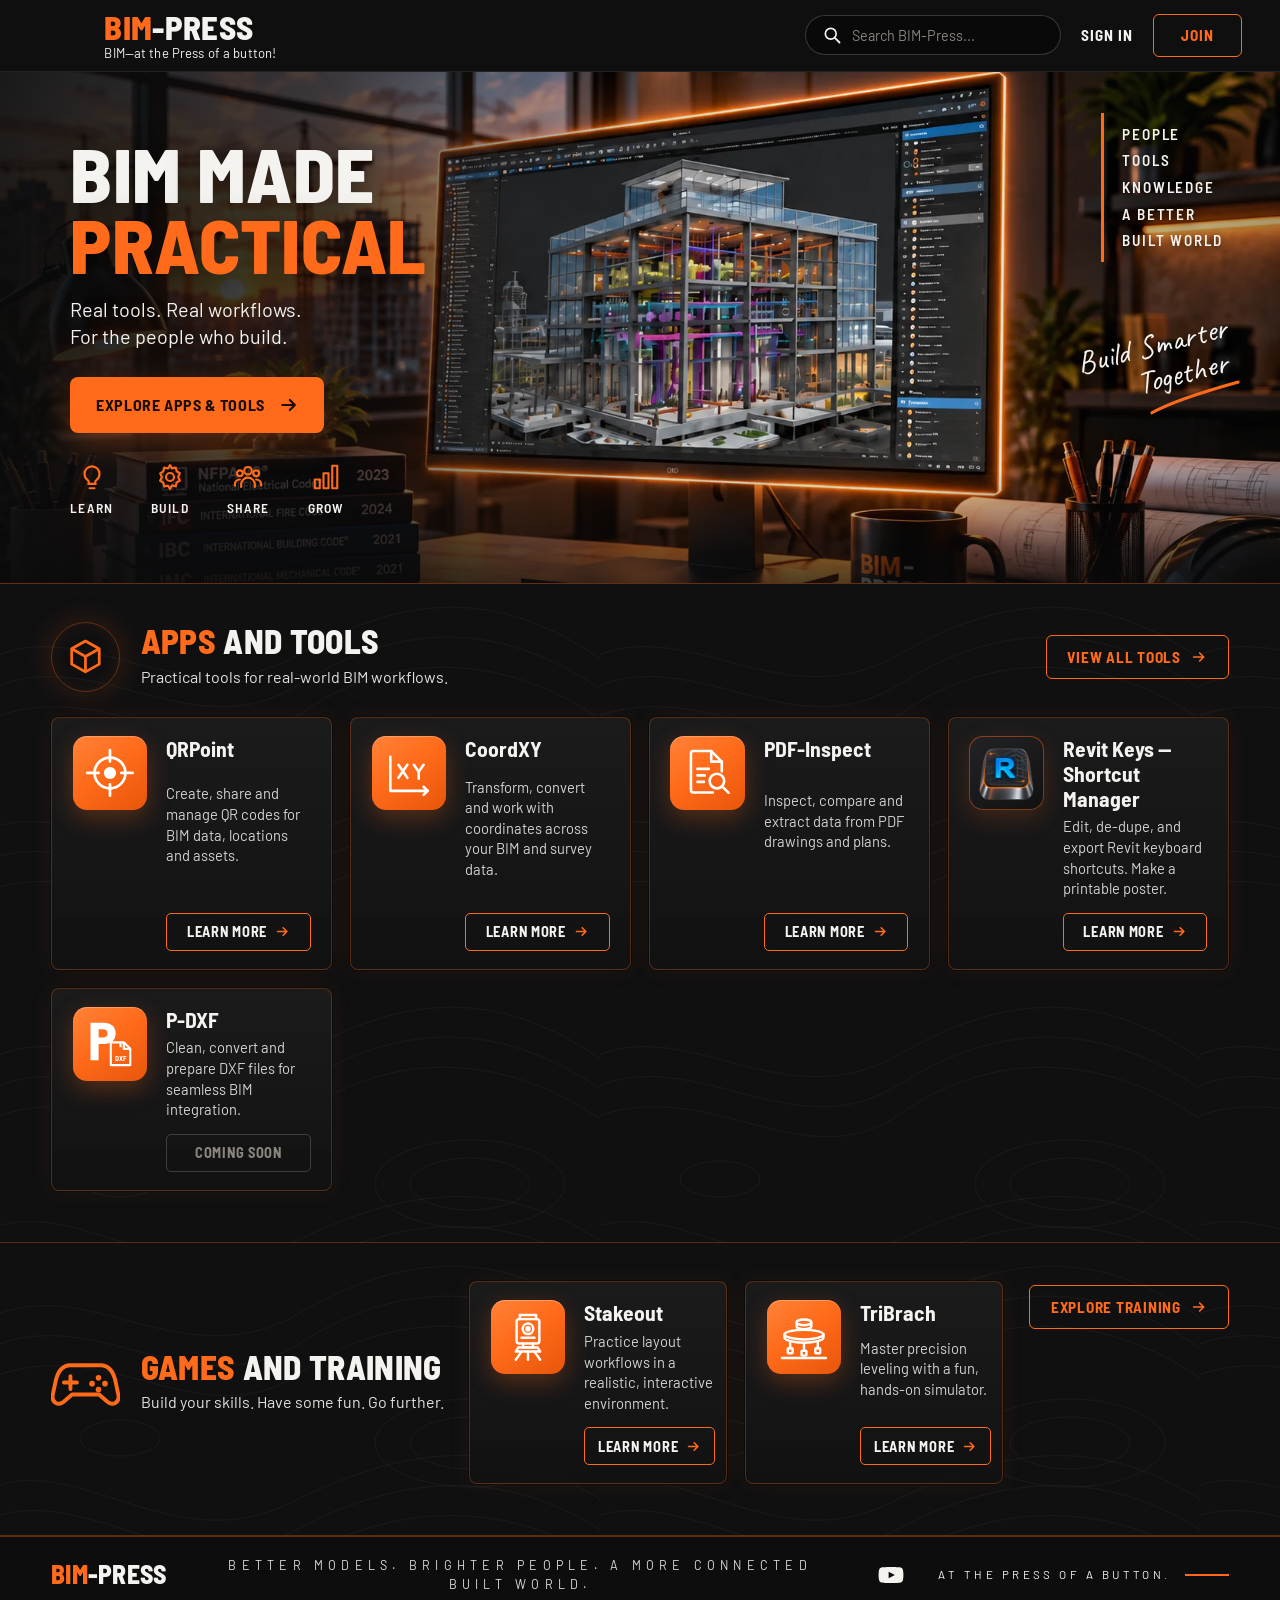
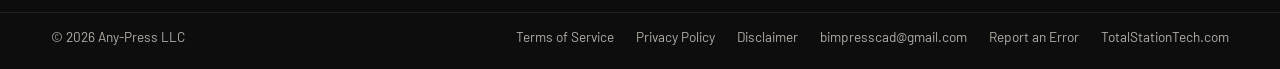
==== commit 6be24c06: "Add Revit Keys shortcut manager app and its card Adds the portable Revit Shortcut Manager at WEBSITE" ====
--- a/WEBSITE/index.html
+++ b/WEBSITE/index.html
@@ -266,6 +266,9 @@
     color:#fff;
   }
   .app-icon svg{width:70%; height:70%;}
+  /* Picture icon (Revit Keys): dark tile so the keycap art reads */
+  .app-icon.pic{background:linear-gradient(145deg, #232325 0%, #111112 100%); box-shadow:0 8px 24px rgba(255,107,26,0.18), inset 0 0 0 1px rgba(255,107,26,0.45);}
+  .app-icon.pic img{width:86%; height:86%; object-fit:contain;}
   .card h3{font-family:var(--head); font-weight:700; font-size:clamp(1.35rem, 1.55vw, 1.6rem); line-height:1.15;}
   .card p{font-size:clamp(0.92rem, 0.98vw, 1rem); color:var(--white); opacity:0.85; line-height:1.4; margin-top:6px;}
   .card-btn{
@@ -557,6 +560,7 @@
           <li><a href="https://qr-point.netlify.app/" target="_blank" rel="noopener">QRPoint</a></li>
           <li><a href="https://coordx-press.netlify.app/" target="_blank" rel="noopener">CoordXY</a></li>
           <li><a href="https://pdf-inspect.netlify.app/" target="_blank" rel="noopener">PDF-Inspect</a></li>
+          <li><a href="apps/revit-keys/" target="_blank" rel="noopener">Revit Keys</a></li>
           <li><span>P-DXF <em>Coming soon</em></span></li>
           <li><a href="https://press-csv-converter.netlify.app" target="_blank" rel="noopener">CSV Converter</a></li>
           <li><a href="https://tst-calc.netlify.app" target="_blank" rel="noopener">Field Calculator</a></li>
@@ -647,6 +651,13 @@
       <p>Inspect, compare and extract data from PDF drawings and plans.</p>
       <a class="card-btn" href="https://pdf-inspect.netlify.app/" target="_blank" rel="noopener" aria-label="Learn more about PDF-Inspect">Learn More <svg><use href="#i-arrow"/></svg></a>
     </article>
+    <!-- Revit Keys lives on this site (WEBSITE/apps/revit-keys/), not on a separate Netlify site -->
+    <article class="card">
+      <div class="app-icon pic"><img src="assets/apps/revit-keys-icon.png" alt="" width="256" height="256" loading="lazy"></div>
+      <h3>Revit Keys — Shortcut Manager</h3>
+      <p>Edit, de-dupe, and export Revit keyboard shortcuts. Make a printable poster.</p>
+      <a class="card-btn" href="apps/revit-keys/" target="_blank" rel="noopener" aria-label="Learn more about Revit Keys">Learn More <svg><use href="#i-arrow"/></svg></a>
+    </article>
     <article class="card">
       <div class="app-icon"><svg aria-hidden="true"><use href="#i-pdxf"/></svg></div>
       <h3>P-DXF</h3>
@@ -669,6 +680,12 @@
       <h3>Field Calculator</h3>
       <p>Feet-and-inches to decimal feet, US survey foot conversion and a quick field calc.</p>
       <a class="card-btn" href="https://tst-calc.netlify.app" target="_blank" rel="noopener" aria-label="Learn more about Field Calculator">Learn More <svg><use href="#i-arrow"/></svg></a>
+    </article>
+    <article class="card">
+      <div class="app-icon"><svg aria-hidden="true"><use href="#i-csv"/></svg></div>
+      <h3>CSV Combiner</h3>
+      <p>Merge a pile of CSV or spreadsheet files into one Excel workbook, one tab per file.</p>
+      <a class="card-btn" href="https://csv-combine.netlify.app" target="_blank" rel="noopener" aria-label="Learn more about CSV Combiner">Learn More <svg><use href="#i-arrow"/></svg></a>
     </article>
   </div>
 </section>
@@ -933,6 +950,7 @@
     { name: "QRPoint",          keywords: ["qr", "qr point", "qr code"],                     anchor: "#apps" },
     { name: "CoordXY",          keywords: ["coordxy", "coordx", "coordinates", "pdf to csv"], anchor: "#apps" },
     { name: "PDF-Inspect",      keywords: ["pdf inspect", "pdf", "compare", "extract"],      anchor: "#apps" },
+    { name: "Revit Keys",       keywords: ["revit", "keys", "shortcuts", "keyboard", "poster"], anchor: "#apps" },
     { name: "P-DXF",            keywords: ["pdxf", "p-dxf", "dxf"],                          anchor: "#apps" },
     { name: "CSV Converter",    keywords: ["csv", "csv converter", "trimble", "leica"],      anchor: "#apps", showAll: true },
     { name: "Field Calculator", keywords: ["calculator", "calc", "feet inches"],             anchor: "#apps", showAll: true },
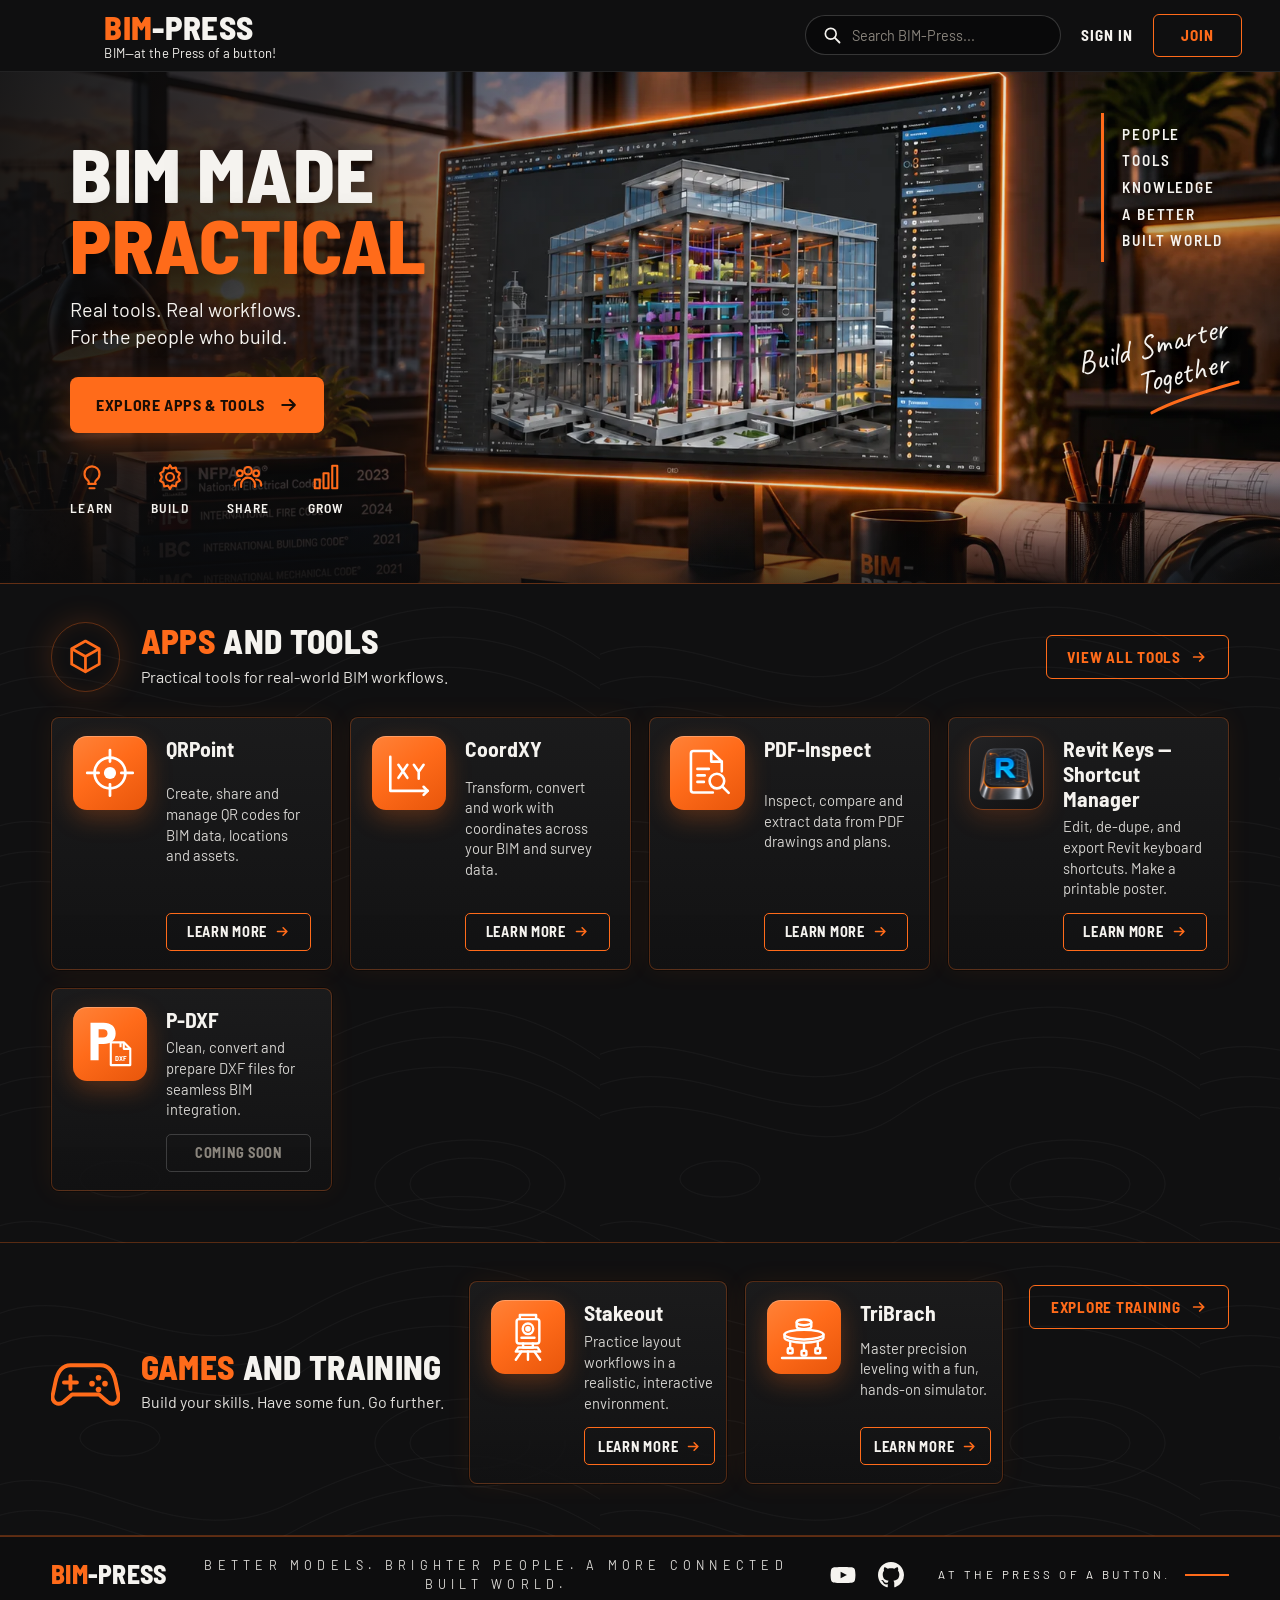
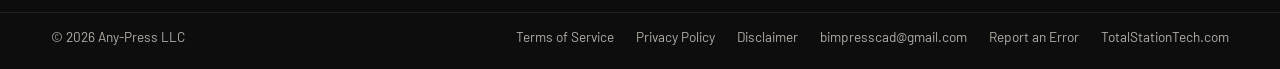
==== commit 2d3cad39: "Add a GitHub link to the footer Co-Authored-By: Claude Fable 5.2 <noreply@anthropic.com>" ====
--- a/WEBSITE/index.html
+++ b/WEBSITE/index.html
@@ -506,6 +506,7 @@
     <symbol id="i-csv" viewBox="0 0 64 64"><g fill="none" stroke="currentColor" stroke-width="3.2" stroke-linejoin="round"><rect x="8" y="10" width="48" height="44" rx="4"/><path d="M8 22h48M8 34h48M8 46h48M24 10v44M40 10v44"/></g></symbol>
     <symbol id="i-calc" viewBox="0 0 64 64"><g fill="none" stroke="currentColor" stroke-width="3.2" stroke-linejoin="round"><rect x="13" y="6" width="38" height="52" rx="5"/><rect x="19" y="12" width="26" height="10" rx="2"/></g><g fill="currentColor"><circle cx="22" cy="31" r="3"/><circle cx="32" cy="31" r="3"/><circle cx="42" cy="31" r="3"/><circle cx="22" cy="41" r="3"/><circle cx="32" cy="41" r="3"/><circle cx="42" cy="41" r="3"/><circle cx="22" cy="51" r="3"/><circle cx="32" cy="51" r="3"/><circle cx="42" cy="51" r="3"/></g></symbol>
     <!-- Social -->
+    <symbol id="i-github" viewBox="0 0 16 16"><path d="M8 0C3.58 0 0 3.58 0 8c0 3.54 2.29 6.53 5.47 7.59.4.07.55-.17.55-.38 0-.19-.01-.82-.01-1.49-2.01.37-2.53-.49-2.69-.94-.09-.23-.48-.94-.82-1.13-.28-.15-.68-.52-.01-.53.63-.01 1.08.58 1.23.82.72 1.21 1.87.87 2.33.66.07-.52.28-.87.51-1.07-1.78-.2-3.64-.89-3.64-3.95 0-.87.31-1.59.82-2.15-.08-.2-.36-1.02.08-2.12 0 0 .67-.21 2.2.82.64-.18 1.32-.27 2-.27s1.36.09 2 .27c1.53-1.04 2.2-.82 2.2-.82.44 1.1.16 1.92.08 2.12.51.56.82 1.27.82 2.15 0 3.07-1.87 3.75-3.65 3.95.29.25.54.73.54 1.48 0 1.07-.01 1.93-.01 2.2 0 .21.15.46.55.38A8.01 8.01 0 0 0 16 8c0-4.42-3.58-8-8-8Z" fill="currentColor"/></symbol>
     <symbol id="i-youtube" viewBox="0 0 24 24"><path d="M23 7.2a3 3 0 0 0-2.1-2.1C19 4.6 12 4.6 12 4.6s-7 0-8.9.5A3 3 0 0 0 1 7.2 31 31 0 0 0 .5 12 31 31 0 0 0 1 16.8a3 3 0 0 0 2.1 2.1c1.9.5 8.9.5 8.9.5s7 0 8.9-.5a3 3 0 0 0 2.1-2.1 31 31 0 0 0 .5-4.8 31 31 0 0 0-.5-4.8ZM9.8 15.1V8.9l5.8 3.1Z" fill="currentColor"/></symbol>
   </defs>
 </svg>
@@ -741,6 +742,9 @@
       <a href="https://youtube.com/@bim-press?si=Rsd0I0o1_gmDAEZE" target="_blank" rel="noopener" aria-label="BIM-Press on YouTube">
         <svg><use href="#i-youtube"/></svg>
       </a>
+      <a href="https://github.com/robbiefromramona-press" target="_blank" rel="noopener" aria-label="BIM-Press on GitHub">
+        <svg><use href="#i-github"/></svg>
+      </a>
     </div>
     <span class="press-line">At the press of a button.</span>
   </div>
